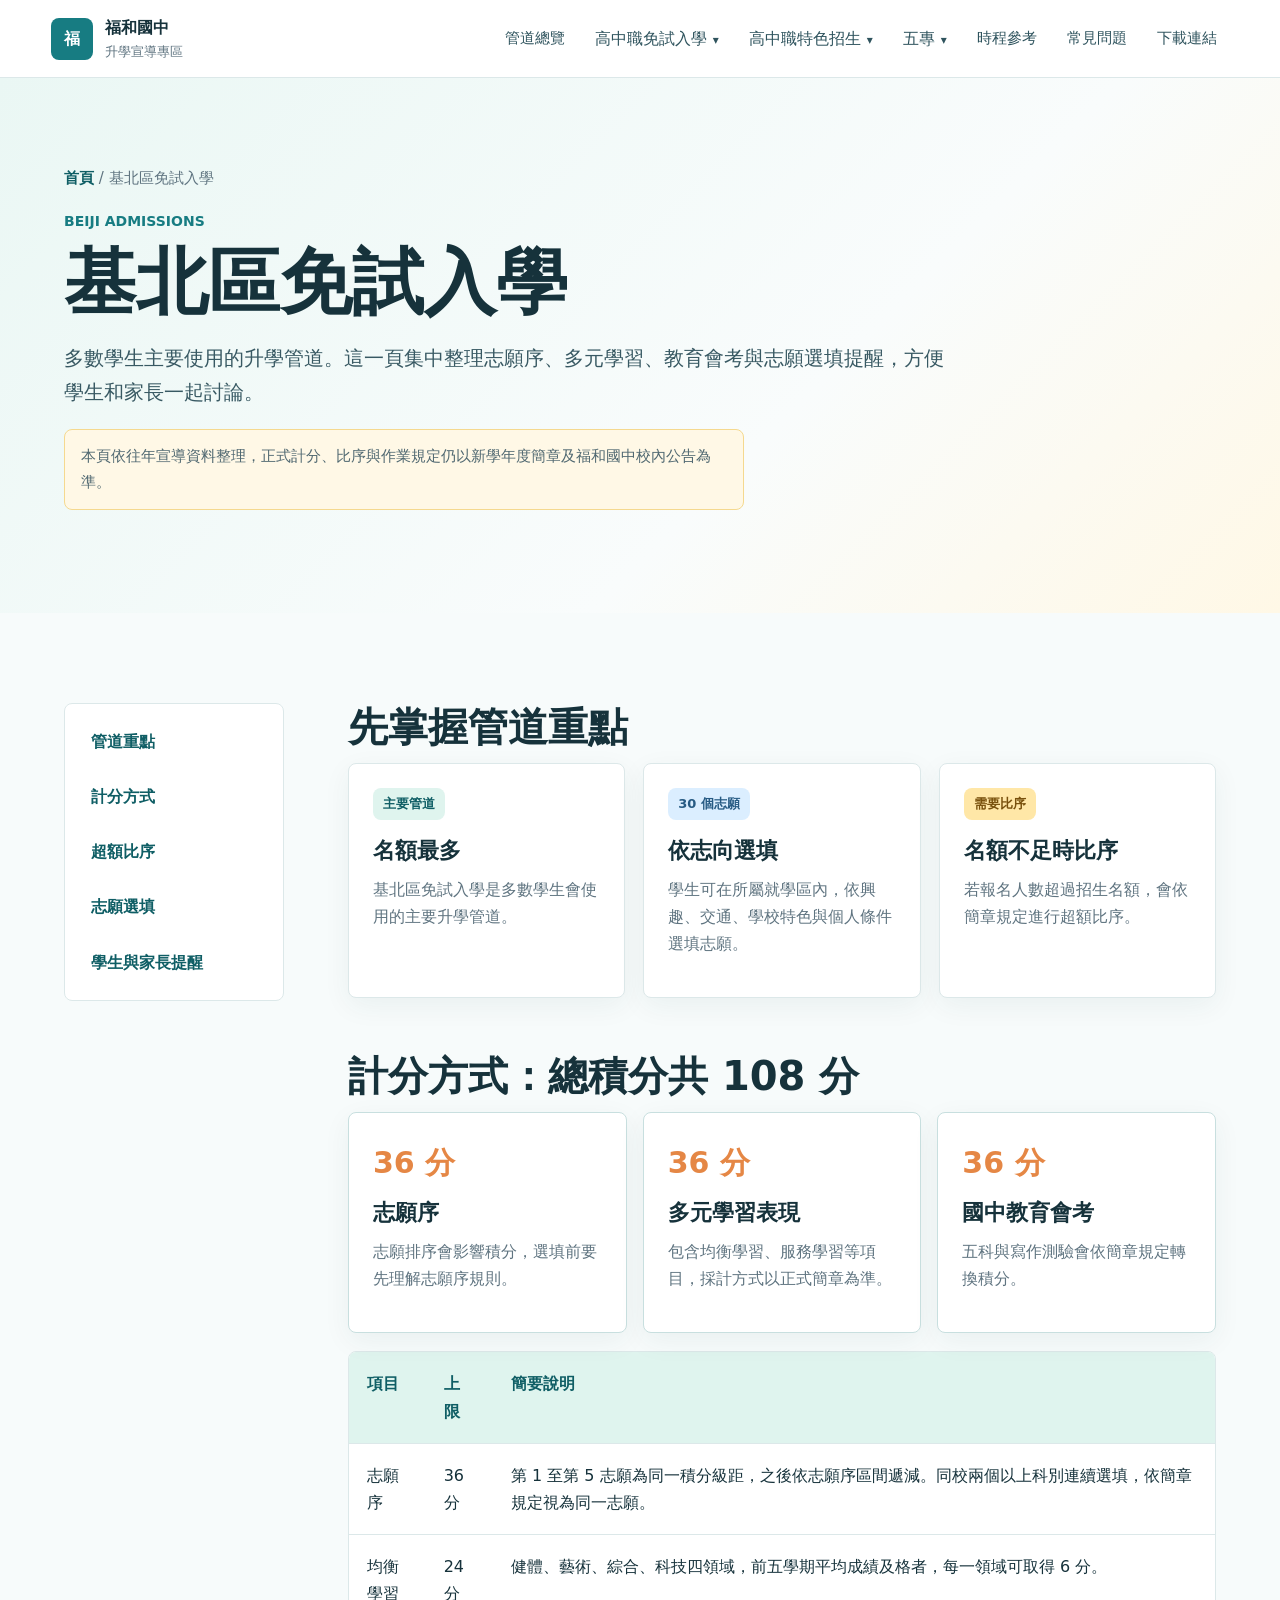
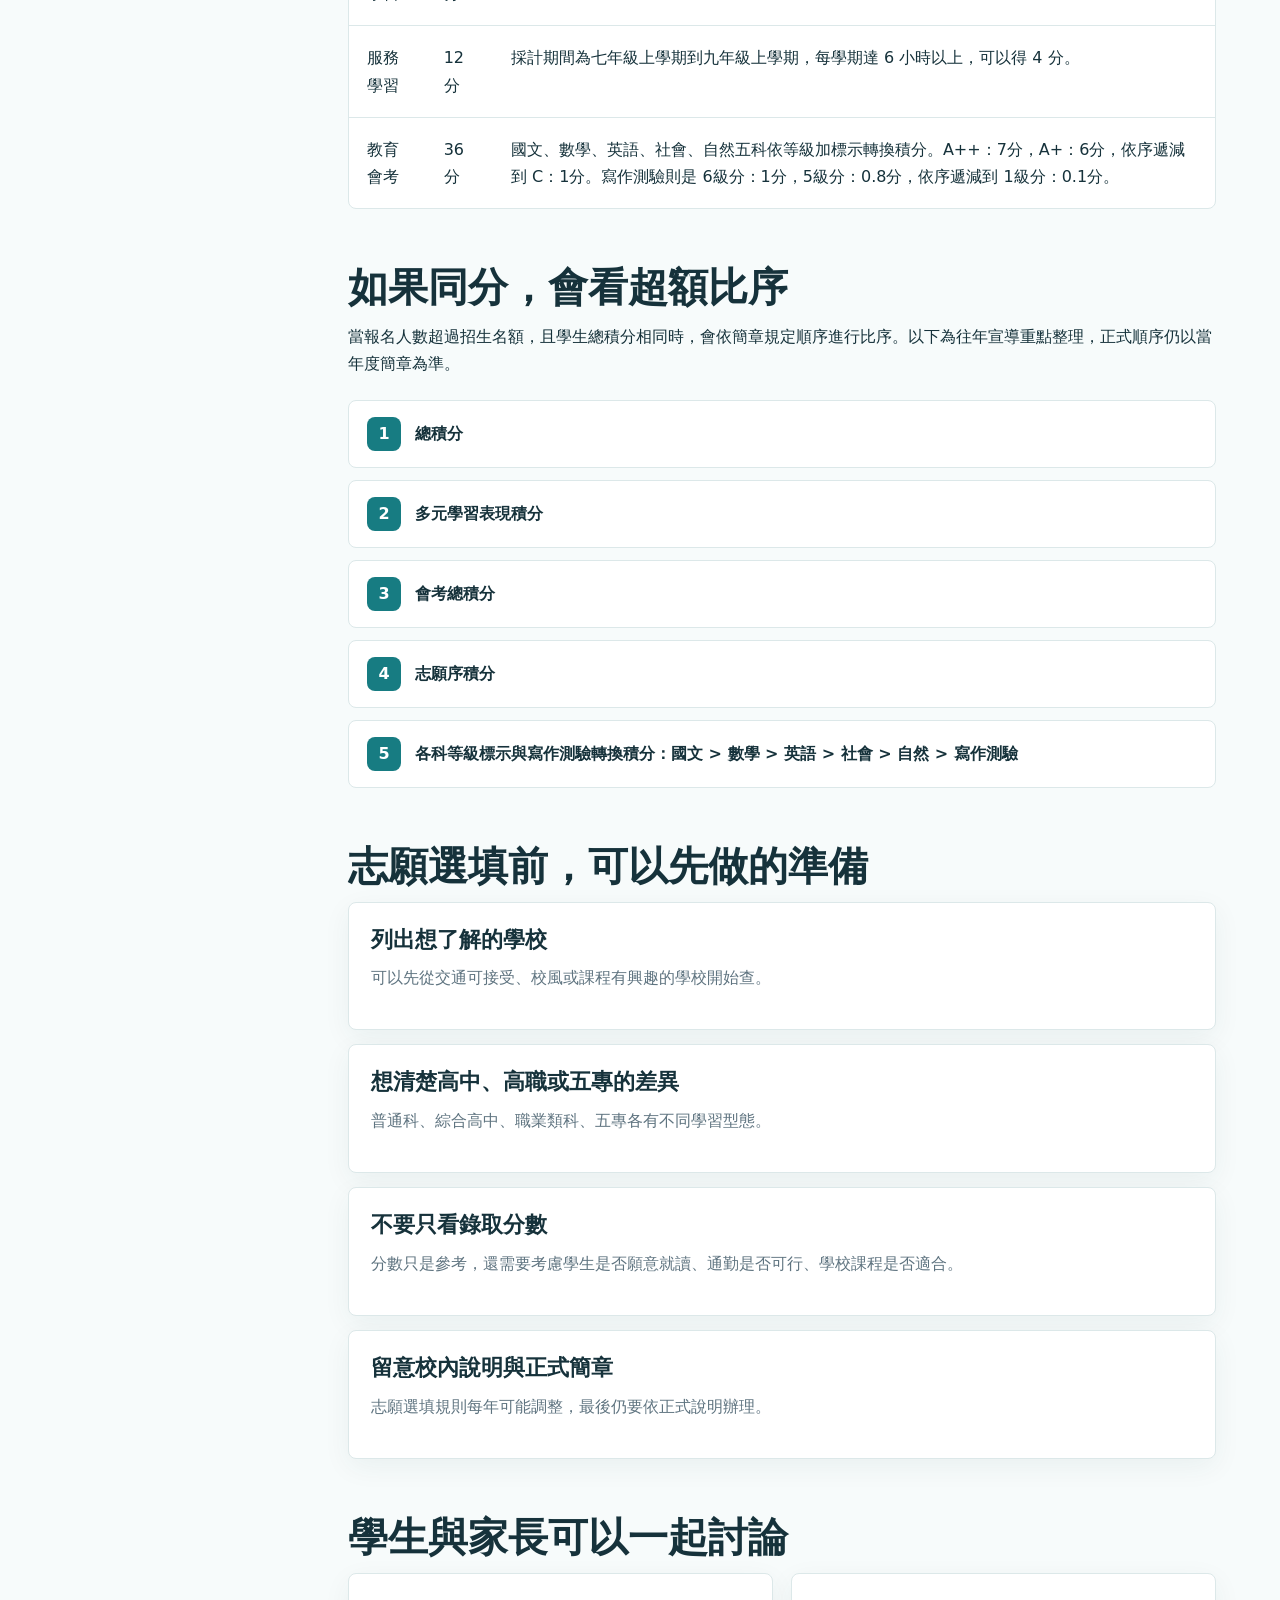
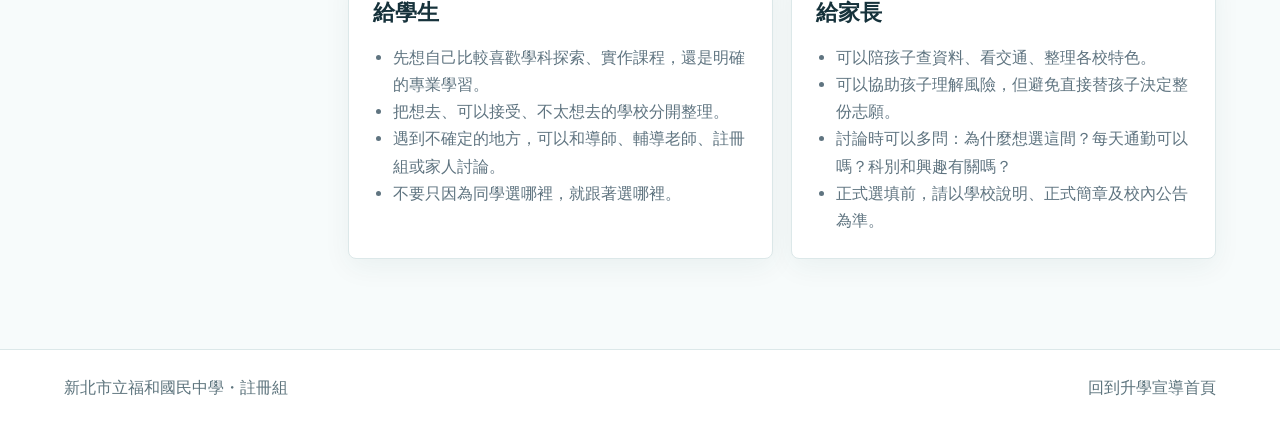
==== beiji.html @ 41ae3b24 "update professional groups information" ====
﻿<!doctype html>
<html lang="zh-Hant">
  <head>
    <meta charset="utf-8" />
    <meta name="viewport" content="width=device-width, initial-scale=1" />
    <title>基北區免試入學｜福和國中升學宣導專區</title>
    <link rel="stylesheet" href="styles.css" />
  </head>
  <body>
    <header class="site-header">
      <a class="brand" href="index.html#top" aria-label="回到首頁">
        <span class="brand-mark">福</span>
        <span>
          <strong>福和國中</strong>
          <small>升學宣導專區</small>
        </span>
      </a>
      <button class="nav-toggle" type="button" aria-expanded="false" aria-controls="site-nav">選單</button>
      <nav id="site-nav" class="site-nav" aria-label="主要導覽">
        <a href="index.html#pathways">管道總覽</a>
        <div class="nav-group">
          <button class="nav-menu-button" type="button" aria-expanded="false">高中職免試入學</button>
          <div class="nav-menu">
            <a href="beiji.html">基北區免試入學</a>
            <a href="learning-area.html">新北市學習區完全免試入學</a>
            <a href="public-priority.html">新北市公立高中職優先免試入學</a>
            <a href="private-priority.html">新北市私立高中職優先免試入學</a>
            <a href="special-pathways.html">其他特殊管道</a>
          </div>
        </div>
        <div class="nav-group">
          <button class="nav-menu-button" type="button" aria-expanded="false">高中職特色招生</button>
          <div class="nav-menu">
            <a href="special-exam.html">考試分發入學</a>
            <a href="special-classes.html">藝才、體育、科學班</a>
            <a href="professional-groups.html">專業群科</a>
          </div>
        </div>
        <div class="nav-group">
          <button class="nav-menu-button" type="button" aria-expanded="false">五專</button>
          <div class="nav-menu">
            <a href="index.html#five-year">五專入學</a>
          </div>
        </div>
        <a href="index.html#timeline">時程參考</a>
        <a href="index.html#faq">常見問題</a>
        <a href="index.html#downloads">下載連結</a>
      </nav>
    </header>

    <main>
      <section class="page-hero">
        <p class="breadcrumb"><a href="index.html">首頁</a> / 基北區免試入學</p>
        <p class="eyebrow">Beiji Admissions</p>
        <h1>基北區免試入學</h1>
        <p class="lead">多數學生主要使用的升學管道。這一頁集中整理志願序、多元學習、教育會考與志願選填提醒，方便學生和家長一起討論。</p>
        <p class="notice">本頁依往年宣導資料整理，正式計分、比序與作業規定仍以新學年度簡章及福和國中校內公告為準。</p>
      </section>

      <section class="section detail-layout">
        <aside class="detail-nav" aria-label="頁面段落">
          <a href="#overview">管道重點</a>
          <a href="#score">計分方式</a>
          <a href="#comparison">超額比序</a>
          <a href="#choice">志願選填</a>
          <a href="#roles">學生與家長提醒</a>
        </aside>

        <div class="detail-content">
          <section id="overview" class="detail-section">
            <h2>先掌握管道重點</h2>
            <div class="cards three compact">
              <article class="card">
                <span class="tag calm">主要管道</span>
                <h3>名額最多</h3>
                <p>基北區免試入學是多數學生會使用的主要升學管道。</p>
              </article>
              <article class="card">
                <span class="tag fresh">30 個志願</span>
                <h3>依志向選填</h3>
                <p>學生可在所屬就學區內，依興趣、交通、學校特色與個人條件選填志願。</p>
              </article>
              <article class="card">
                <span class="tag warm">需要比序</span>
                <h3>名額不足時比序</h3>
                <p>若報名人數超過招生名額，會依簡章規定進行超額比序。</p>
              </article>
            </div>
          </section>

          <section id="score" class="detail-section">
            <h2>計分方式：總積分共 108 分</h2>
            <div class="score-grid">
              <article>
                <span>36 分</span>
                <h3>志願序</h3>
                <p>志願排序會影響積分，選填前要先理解志願序規則。</p>
              </article>
              <article>
                <span>36 分</span>
                <h3>多元學習表現</h3>
                <p>包含均衡學習、服務學習等項目，採計方式以正式簡章為準。</p>
              </article>
              <article>
                <span>36 分</span>
                <h3>國中教育會考</h3>
                <p>五科與寫作測驗會依簡章規定轉換積分。</p>
              </article>
            </div>
            <div class="compare-table" role="region" aria-label="基北區免試入學積分說明">
              <table>
                <thead>
                  <tr>
                    <th>項目</th>
                    <th>上限</th>
                    <th>簡要說明</th>
                  </tr>
                </thead>
                <tbody>
                  <tr>
                    <td>志願序</td>
                    <td>36 分</td>
                    <td>第 1 至第 5 志願為同一積分級距，之後依志願序區間遞減。同校兩個以上科別連續選填，依簡章規定視為同一志願。</td>
                  </tr>
                  <tr>
                    <td>均衡學習</td>
                    <td>24 分</td>
                    <td>健體、藝術、綜合、科技四領域，前五學期平均成績及格者，每一領域可取得 6 分。</td>
                  </tr>
                  <tr>
                    <td>服務學習</td>
                    <td>12 分</td>
                    <td>採計期間為七年級上學期到九年級上學期，每學期達 6 小時以上，可以得 4 分。</td>
                  </tr>
                  <tr>
                    <td>教育會考</td>
                    <td>36 分</td>
                    <td>國文、數學、英語、社會、自然五科依等級加標示轉換積分。A++：7分，A+：6分，依序遞減到 C：1分。寫作測驗則是 6級分：1分，5級分：0.8分，依序遞減到 1級分：0.1分。</td>
                  </tr>
                </tbody>
              </table>
            </div>
          </section>

          <section id="comparison" class="detail-section">
            <h2>如果同分，會看超額比序</h2>
            <p>當報名人數超過招生名額，且學生總積分相同時，會依簡章規定順序進行比序。以下為往年宣導重點整理，正式順序仍以當年度簡章為準。</p>
            <ol class="step-list">
              <li><span>1</span><strong>總積分</strong></li>
              <li><span>2</span><strong>多元學習表現積分</strong></li>
              <li><span>3</span><strong>會考總積分</strong></li>
              <li><span>4</span><strong>志願序積分</strong></li>
              <li><span>5</span><strong>各科等級標示與寫作測驗轉換積分：國文 &gt; 數學 &gt; 英語 &gt; 社會 &gt; 自然 &gt; 寫作測驗</strong></li>
            </ol>
          </section>

          <section id="choice" class="detail-section">
            <h2>志願選填前，可以先做的準備</h2>
            <div class="info-list">
              <article>
                <h3>列出想了解的學校</h3>
                <p>可以先從交通可接受、校風或課程有興趣的學校開始查。</p>
              </article>
              <article>
                <h3>想清楚高中、高職或五專的差異</h3>
                <p>普通科、綜合高中、職業類科、五專各有不同學習型態。</p>
              </article>
              <article>
                <h3>不要只看錄取分數</h3>
                <p>分數只是參考，還需要考慮學生是否願意就讀、通勤是否可行、學校課程是否適合。</p>
              </article>
              <article>
                <h3>留意校內說明與正式簡章</h3>
                <p>志願選填規則每年可能調整，最後仍要依正式說明辦理。</p>
              </article>
            </div>
          </section>

          <section id="roles" class="detail-section">
            <h2>學生與家長可以一起討論</h2>
            <div class="role-grid">
              <article>
                <h3>給學生</h3>
                <ul>
                  <li>先想自己比較喜歡學科探索、實作課程，還是明確的專業學習。</li>
                  <li>把想去、可以接受、不太想去的學校分開整理。</li>
                  <li>遇到不確定的地方，可以和導師、輔導老師、註冊組或家人討論。</li>
                  <li>不要只因為同學選哪裡，就跟著選哪裡。</li>
                </ul>
              </article>
              <article>
                <h3>給家長</h3>
                <ul>
                  <li>可以陪孩子查資料、看交通、整理各校特色。</li>
                  <li>可以協助孩子理解風險，但避免直接替孩子決定整份志願。</li>
                  <li>討論時可以多問：為什麼想選這間？每天通勤可以嗎？科別和興趣有關嗎？</li>
                  <li>正式選填前，請以學校說明、正式簡章及校內公告為準。</li>
                </ul>
              </article>
            </div>
          </section>
        </div>
      </section>
    </main>

    <footer class="site-footer">
      <p>新北市立福和國民中學・註冊組</p>
      <p><a href="index.html">回到升學宣導首頁</a></p>
    </footer>

    <script src="script.js"></script>
  </body>
</html>
---- styles.css ----
﻿:root {
  --ink: #16323b;
  --muted: #5f7480;
  --line: #dce8e9;
  --paper: #ffffff;
  --soft: #f3f9f8;
  --teal: #177c82;
  --teal-dark: #0f5e65;
  --mint: #dff4ee;
  --yellow: #ffe7a7;
  --orange: #e58745;
  --blue: #dbeeff;
  --shadow: 0 18px 50px rgba(18, 65, 72, 0.12);
  font-family: "Noto Sans TC", "Microsoft JhengHei", system-ui, sans-serif;
}

* {
  box-sizing: border-box;
}

html {
  scroll-behavior: smooth;
}

body {
  margin: 0;
  color: var(--ink);
  background: #f7fbfb;
  line-height: 1.7;
}

a {
  color: inherit;
  text-decoration: none;
}

.site-header {
  position: sticky;
  top: 0;
  z-index: 10;
  display: flex;
  align-items: center;
  justify-content: space-between;
  gap: 24px;
  padding: 14px clamp(18px, 4vw, 56px);
  background: rgba(255, 255, 255, 0.92);
  border-bottom: 1px solid var(--line);
  backdrop-filter: blur(16px);
}

.brand {
  display: inline-flex;
  align-items: center;
  gap: 12px;
  min-width: 190px;
}

.brand-mark {
  display: grid;
  width: 42px;
  height: 42px;
  place-items: center;
  color: #fff;
  background: var(--teal);
  border-radius: 8px;
  font-weight: 800;
}

.brand strong,
.brand small {
  display: block;
}

.brand small {
  color: var(--muted);
  font-size: 13px;
}

.site-nav {
  display: flex;
  align-items: center;
  justify-content: flex-end;
  flex-wrap: wrap;
  gap: 6px;
}

.site-nav a,
.nav-menu-button,
.nav-toggle {
  padding: 9px 12px;
  border-radius: 8px;
  color: #2e535d;
  font-size: 15px;
}

.site-nav a:hover,
.nav-menu-button:hover,
.nav-group.open .nav-menu-button {
  background: var(--mint);
  color: var(--teal-dark);
}

.nav-group {
  position: relative;
}

.nav-menu-button {
  border: 0;
  background: transparent;
  cursor: pointer;
  font: inherit;
}

.nav-menu-button::after {
  content: "▾";
  margin-left: 6px;
  font-size: 12px;
}

.nav-menu {
  position: absolute;
  top: calc(100% + 8px);
  right: 0;
  z-index: 20;
  display: none;
  min-width: 240px;
  padding: 8px;
  background: #fff;
  border: 1px solid var(--line);
  border-radius: 8px;
  box-shadow: var(--shadow);
}

.nav-menu a {
  display: block;
  padding: 10px 12px;
  white-space: nowrap;
}

.nav-group:hover .nav-menu,
.nav-group:focus-within .nav-menu,
.nav-group.open .nav-menu {
  display: block;
}

.nav-toggle {
  display: none;
  border: 1px solid var(--line);
  background: #fff;
}

.hero {
  display: grid;
  grid-template-columns: minmax(0, 0.95fr) minmax(320px, 1.05fr);
  align-items: center;
  gap: clamp(24px, 4vw, 56px);
  min-height: calc(100vh - 72px);
  padding: clamp(36px, 6vw, 78px) clamp(18px, 5vw, 72px) 36px;
  background:
    linear-gradient(90deg, rgba(247, 251, 251, 0.96), rgba(247, 251, 251, 0.72) 48%, rgba(247, 251, 251, 0.25)),
    var(--soft);
}

.hero-copy {
  max-width: 720px;
}

.eyebrow {
  margin: 0 0 10px;
  color: var(--teal);
  font-size: 14px;
  font-weight: 800;
  letter-spacing: 0;
  text-transform: uppercase;
}

h1,
h2,
h3,
p {
  margin-top: 0;
}

h1 {
  margin-bottom: 20px;
  font-size: clamp(40px, 6vw, 72px);
  line-height: 1.08;
  letter-spacing: 0;
}

h2 {
  margin-bottom: 12px;
  font-size: clamp(30px, 4vw, 46px);
  line-height: 1.2;
  letter-spacing: 0;
}

h3 {
  margin-bottom: 10px;
  font-size: 22px;
  line-height: 1.35;
  letter-spacing: 0;
}

.lead {
  color: #385963;
  font-size: 20px;
}

.hero-actions {
  display: flex;
  flex-wrap: wrap;
  gap: 12px;
  margin: 28px 0 18px;
}

.button {
  display: inline-flex;
  align-items: center;
  justify-content: center;
  min-height: 46px;
  padding: 10px 18px;
  border-radius: 8px;
  font-weight: 800;
}

.button.primary {
  color: #fff;
  background: var(--teal);
}

.button.secondary {
  color: var(--teal-dark);
  background: #fff;
  border: 1px solid var(--line);
}

.notice {
  max-width: 680px;
  padding: 14px 16px;
  color: #506871;
  background: #fff8e6;
  border: 1px solid #f5d98f;
  border-radius: 8px;
  font-size: 15px;
}

.hero-image {
  align-self: center;
  min-height: 0;
  aspect-ratio: 1750 / 899;
  overflow: hidden;
  border-radius: 8px;
  background: #eaf7f4;
  box-shadow: var(--shadow);
}

.hero-image img {
  width: 100%;
  height: 100%;
  min-height: 0;
  display: block;
  object-fit: contain;
  object-position: center;
}

.quick-links {
  display: grid;
  grid-template-columns: repeat(4, 1fr);
  gap: 1px;
  margin: 0 clamp(18px, 5vw, 72px);
  overflow: hidden;
  border: 1px solid var(--line);
  border-radius: 8px;
  background: var(--line);
  transform: translateY(-18px);
}

.quick-links a {
  padding: 18px 20px;
  background: #fff;
  color: var(--teal-dark);
  font-weight: 800;
  text-align: center;
}

.quick-links a:hover {
  background: var(--mint);
}

.section {
  padding: clamp(54px, 7vw, 90px) clamp(18px, 5vw, 72px);
}

.section-heading {
  max-width: 760px;
  margin-bottom: 28px;
}

.section-heading p:not(.eyebrow) {
  color: var(--muted);
  font-size: 18px;
}

.cards {
  display: grid;
  gap: 18px;
}

.cards.three {
  grid-template-columns: repeat(3, 1fr);
}

.card,
.info-list article,
.role-grid article,
.score-grid article,
details {
  background: var(--paper);
  border: 1px solid var(--line);
  border-radius: 8px;
  box-shadow: 0 8px 28px rgba(18, 65, 72, 0.06);
}

.card {
  padding: 24px;
}

.card p,
.info-list p,
.role-grid li,
.score-grid p,
details p {
  color: var(--muted);
}

.card ul,
.role-grid ul {
  margin: 16px 0 0;
  padding-left: 20px;
}

.tag {
  display: inline-flex;
  margin-bottom: 16px;
  padding: 5px 10px;
  border-radius: 8px;
  font-size: 13px;
  font-weight: 800;
}

.tag.calm {
  color: #0f5e65;
  background: var(--mint);
}

.tag.warm {
  color: #79510d;
  background: var(--yellow);
}

.tag.fresh {
  color: #275b84;
  background: var(--blue);
}

.split {
  display: grid;
  grid-template-columns: minmax(260px, 0.78fr) minmax(0, 1.22fr);
  gap: clamp(24px, 5vw, 72px);
}

.split.reverse {
  grid-template-columns: minmax(0, 1.15fr) minmax(260px, 0.85fr);
}

.split.reverse .section-heading {
  order: 2;
}

.sticky-heading {
  position: sticky;
  top: 96px;
  align-self: start;
}

.info-list {
  display: grid;
  gap: 14px;
}

.info-list article {
  padding: 22px;
}

.info-list h3 a,
.card h3 a {
  color: var(--teal-dark);
  text-decoration: underline;
  text-decoration-color: transparent;
  text-underline-offset: 5px;
  transition:
    color 0.18s ease,
    text-decoration-color 0.18s ease;
}

.info-list h3 a:hover,
.info-list h3 a:focus-visible,
.card h3 a:hover,
.card h3 a:focus-visible {
  color: var(--teal);
  text-decoration-color: currentColor;
}

.highlight {
  background: #eaf7f4;
}

.score-grid {
  display: grid;
  grid-template-columns: repeat(3, 1fr);
  gap: 16px;
  margin-bottom: 18px;
}

.score-grid article {
  padding: 24px;
  border-color: #c8dfdf;
}

.score-grid span {
  display: inline-block;
  margin-bottom: 10px;
  color: var(--orange);
  font-size: 30px;
  font-weight: 900;
}

.role-grid {
  display: grid;
  grid-template-columns: repeat(2, 1fr);
  gap: 18px;
}

.role-grid article {
  padding: 24px;
}

.compact .card {
  min-height: 210px;
}

.compare-table {
  overflow-x: auto;
  border: 1px solid var(--line);
  border-radius: 8px;
  background: #fff;
}

table {
  width: 100%;
  min-width: 620px;
  border-collapse: collapse;
}

th,
td {
  padding: 18px;
  border-bottom: 1px solid var(--line);
  text-align: left;
  vertical-align: top;
}

th {
  color: var(--teal-dark);
  background: var(--mint);
}

tr:last-child td {
  border-bottom: 0;
}

.timeline-section {
  background: #fff;
}

.timeline {
  display: grid;
  grid-template-columns: repeat(6, 1fr);
  gap: 12px;
  margin: 0;
  padding: 0;
  list-style: none;
}

.timeline li {
  min-height: 154px;
  padding: 18px;
  border: 1px solid var(--line);
  border-top: 5px solid var(--teal);
  border-radius: 8px;
  background: #f8fcfc;
}

.timeline span {
  display: block;
  margin-bottom: 10px;
  color: var(--orange);
  font-size: 24px;
  font-weight: 900;
}

.timeline strong {
  display: block;
  font-size: 16px;
  line-height: 1.5;
}

.faq-list {
  display: grid;
  gap: 12px;
  max-width: 900px;
}

details {
  padding: 0 20px;
}

summary {
  cursor: pointer;
  padding: 18px 0;
  font-weight: 900;
}

summary::marker {
  color: var(--teal);
}

details p {
  margin-bottom: 20px;
}

.downloads {
  display: grid;
  grid-template-columns: minmax(260px, 0.9fr) minmax(0, 1.1fr);
  gap: clamp(24px, 5vw, 56px);
  color: #fff;
  background: var(--teal-dark);
}

.downloads .eyebrow,
.downloads p {
  color: #dff4ee;
}

.download-grid {
  display: grid;
  grid-template-columns: repeat(2, 1fr);
  gap: 12px;
}

.download-grid a {
  display: flex;
  align-items: center;
  justify-content: space-between;
  gap: 14px;
  min-height: 82px;
  padding: 18px;
  border: 1px solid rgba(255, 255, 255, 0.22);
  border-radius: 8px;
  background: rgba(255, 255, 255, 0.1);
  font-weight: 900;
}

.download-grid span {
  flex: 0 0 auto;
  padding: 4px 9px;
  border-radius: 8px;
  color: #17353c;
  background: var(--yellow);
  font-size: 13px;
}

.site-footer {
  display: flex;
  flex-wrap: wrap;
  justify-content: space-between;
  gap: 10px;
  padding: 24px clamp(18px, 5vw, 72px);
  color: #5d747d;
  background: #fff;
  border-top: 1px solid var(--line);
}

.site-footer p {
  margin: 0;
}

@media (max-width: 1040px) {
  .cards.three,
  .score-grid,
  .timeline {
    grid-template-columns: repeat(2, 1fr);
  }

  .hero,
  .split,
  .split.reverse,
  .downloads {
    grid-template-columns: 1fr;
  }

  .split.reverse .section-heading {
    order: 0;
  }

  .sticky-heading {
    position: static;
  }
}

@media (max-width: 760px) {
  .site-header {
    align-items: flex-start;
  }

  .nav-toggle {
    display: inline-flex;
  }

  .site-nav {
    position: absolute;
    left: 18px;
    right: 18px;
    top: 74px;
    display: none;
    flex-direction: column;
    align-items: stretch;
    padding: 10px;
    background: #fff;
    border: 1px solid var(--line);
    border-radius: 8px;
    box-shadow: var(--shadow);
  }

  .site-nav.open {
    display: flex;
  }

  .site-nav a {
    padding: 12px;
  }

  .nav-group {
    width: 100%;
  }

  .nav-menu-button {
    width: 100%;
    padding: 12px;
    text-align: left;
  }

  .nav-menu {
    position: static;
    min-width: 0;
    margin: 2px 0 8px;
    padding: 6px;
    box-shadow: none;
  }

  .nav-group:hover .nav-menu {
    display: none;
  }

  .nav-group.open .nav-menu,
  .nav-group:focus-within .nav-menu {
    display: block;
  }

  .hero {
    min-height: auto;
    padding-top: 36px;
  }

  .hero-image,
  .hero-image img {
    min-height: 260px;
  }

  .quick-links,
  .cards.three,
  .score-grid,
  .role-grid,
  .timeline,
  .download-grid {
    grid-template-columns: 1fr;
  }

  .quick-links {
    transform: none;
    margin-top: 18px;
  }

  .section {
    padding-top: 48px;
    padding-bottom: 48px;
  }

  .timeline li {
    min-height: auto;
  }
}

.text-link {
  display: inline-flex;
  margin-top: 10px;
  color: var(--teal-dark);
  font-weight: 900;
}

.feature-panel {
  display: flex;
  align-items: center;
  justify-content: space-between;
  gap: 24px;
  padding: 28px;
  background: #fff;
  border: 1px solid #c8dfdf;
  border-radius: 8px;
  box-shadow: 0 8px 28px rgba(18, 65, 72, 0.06);
}

.feature-panel p {
  max-width: 760px;
  margin-bottom: 0;
  color: var(--muted);
}

.page-hero {
  padding: clamp(42px, 7vw, 88px) clamp(18px, 5vw, 72px);
  background: linear-gradient(135deg, #eaf7f4 0%, #f9fcfc 62%, #fff8e6 100%);
}

.page-hero .lead {
  max-width: 880px;
}

.breadcrumb {
  margin-bottom: 18px;
  color: var(--muted);
  font-size: 15px;
}

.breadcrumb a {
  color: var(--teal-dark);
  font-weight: 800;
}

.detail-layout {
  display: grid;
  grid-template-columns: 220px minmax(0, 1fr);
  gap: clamp(24px, 5vw, 64px);
}

.detail-nav {
  position: sticky;
  top: 96px;
  align-self: start;
  display: grid;
  gap: 8px;
  padding: 14px;
  background: #fff;
  border: 1px solid var(--line);
  border-radius: 8px;
}

.detail-nav a {
  padding: 10px 12px;
  border-radius: 8px;
  color: var(--teal-dark);
  font-weight: 800;
}

.detail-nav a:hover {
  background: var(--mint);
}

.detail-content {
  display: grid;
  gap: 54px;
}

.detail-section > h2 {
  font-size: clamp(28px, 3.5vw, 40px);
}

.step-list {
  display: grid;
  gap: 12px;
  margin: 22px 0 0;
  padding: 0;
  list-style: none;
}

.step-list li {
  display: flex;
  align-items: center;
  gap: 14px;
  padding: 16px 18px;
  background: #fff;
  border: 1px solid var(--line);
  border-radius: 8px;
}

.step-list span {
  display: grid;
  width: 34px;
  height: 34px;
  flex: 0 0 auto;
  place-items: center;
  color: #fff;
  background: var(--teal);
  border-radius: 8px;
  font-weight: 900;
}

@media (max-width: 1040px) {
  .detail-layout {
    grid-template-columns: 1fr;
  }

  .detail-nav {
    position: static;
    grid-template-columns: repeat(2, 1fr);
  }

  .feature-panel {
    align-items: flex-start;
    flex-direction: column;
  }
}

@media (max-width: 760px) {
  .detail-nav {
    grid-template-columns: 1fr;
  }
}
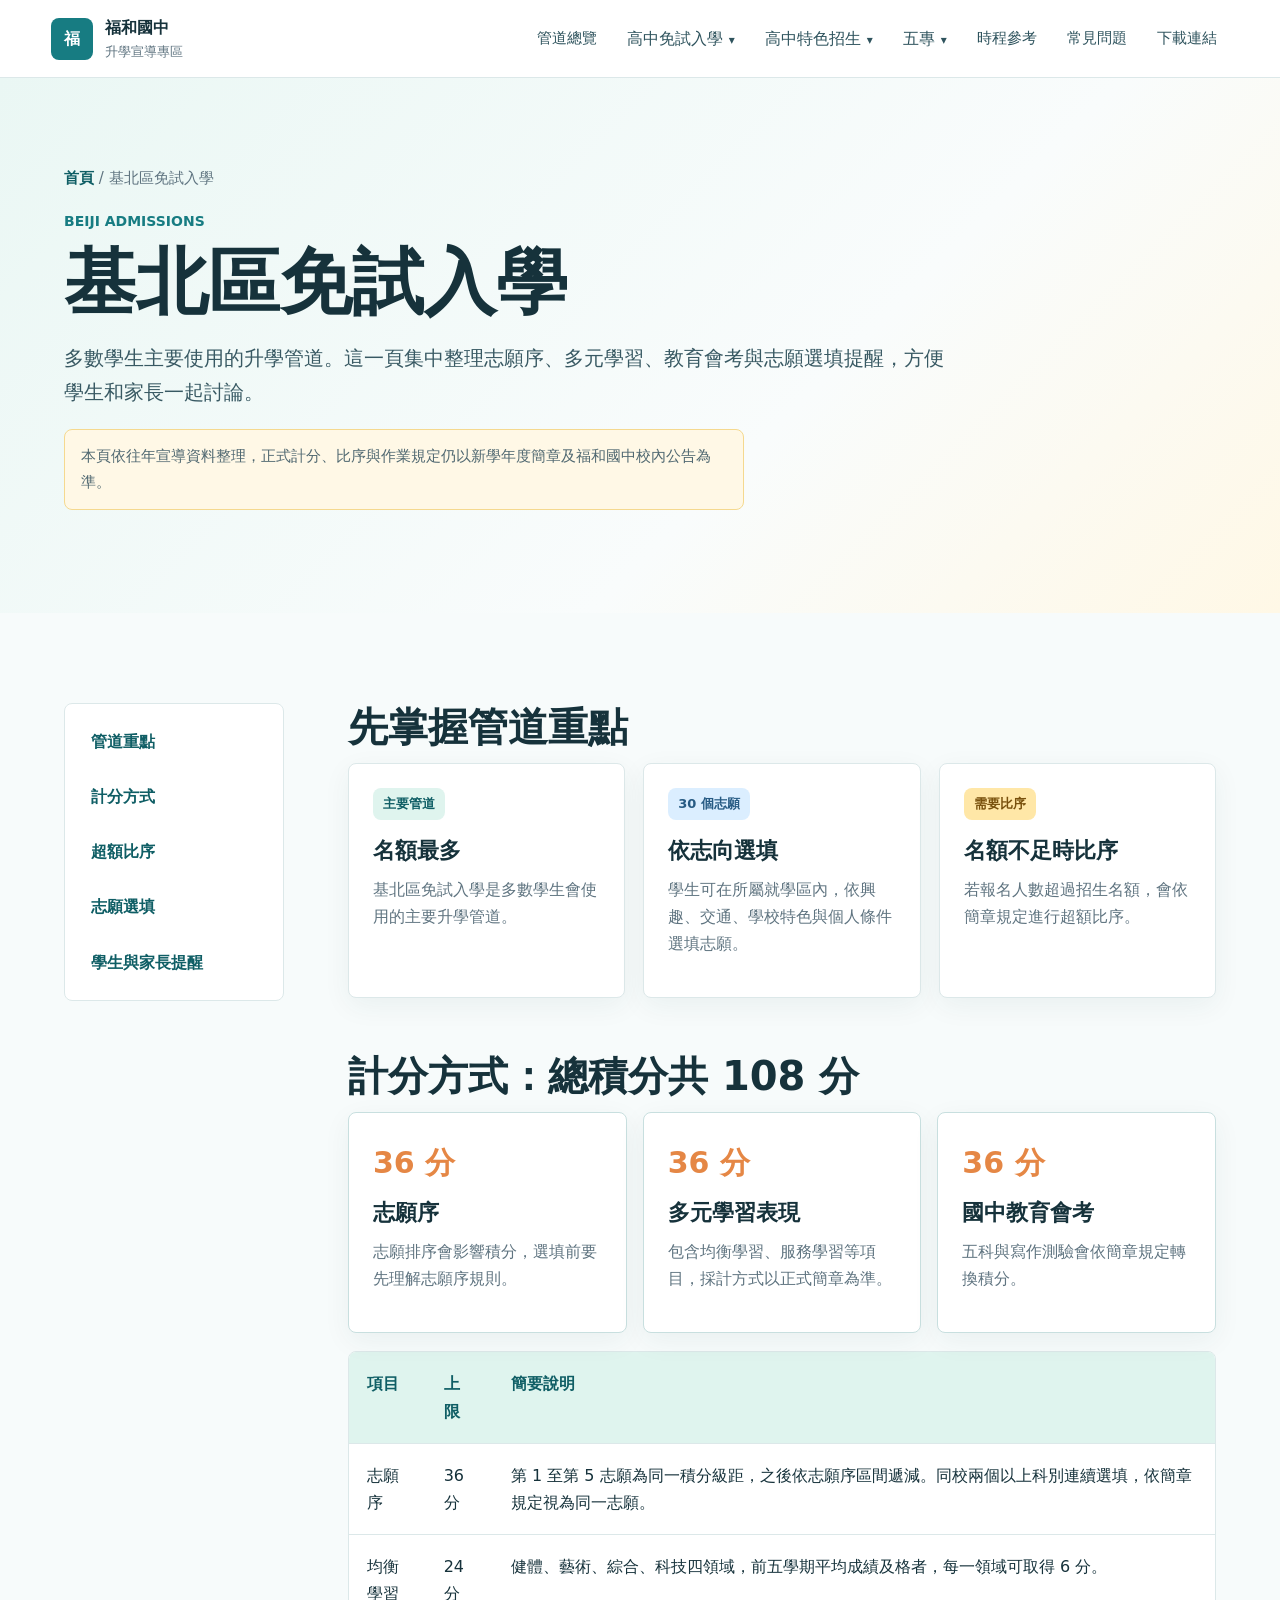
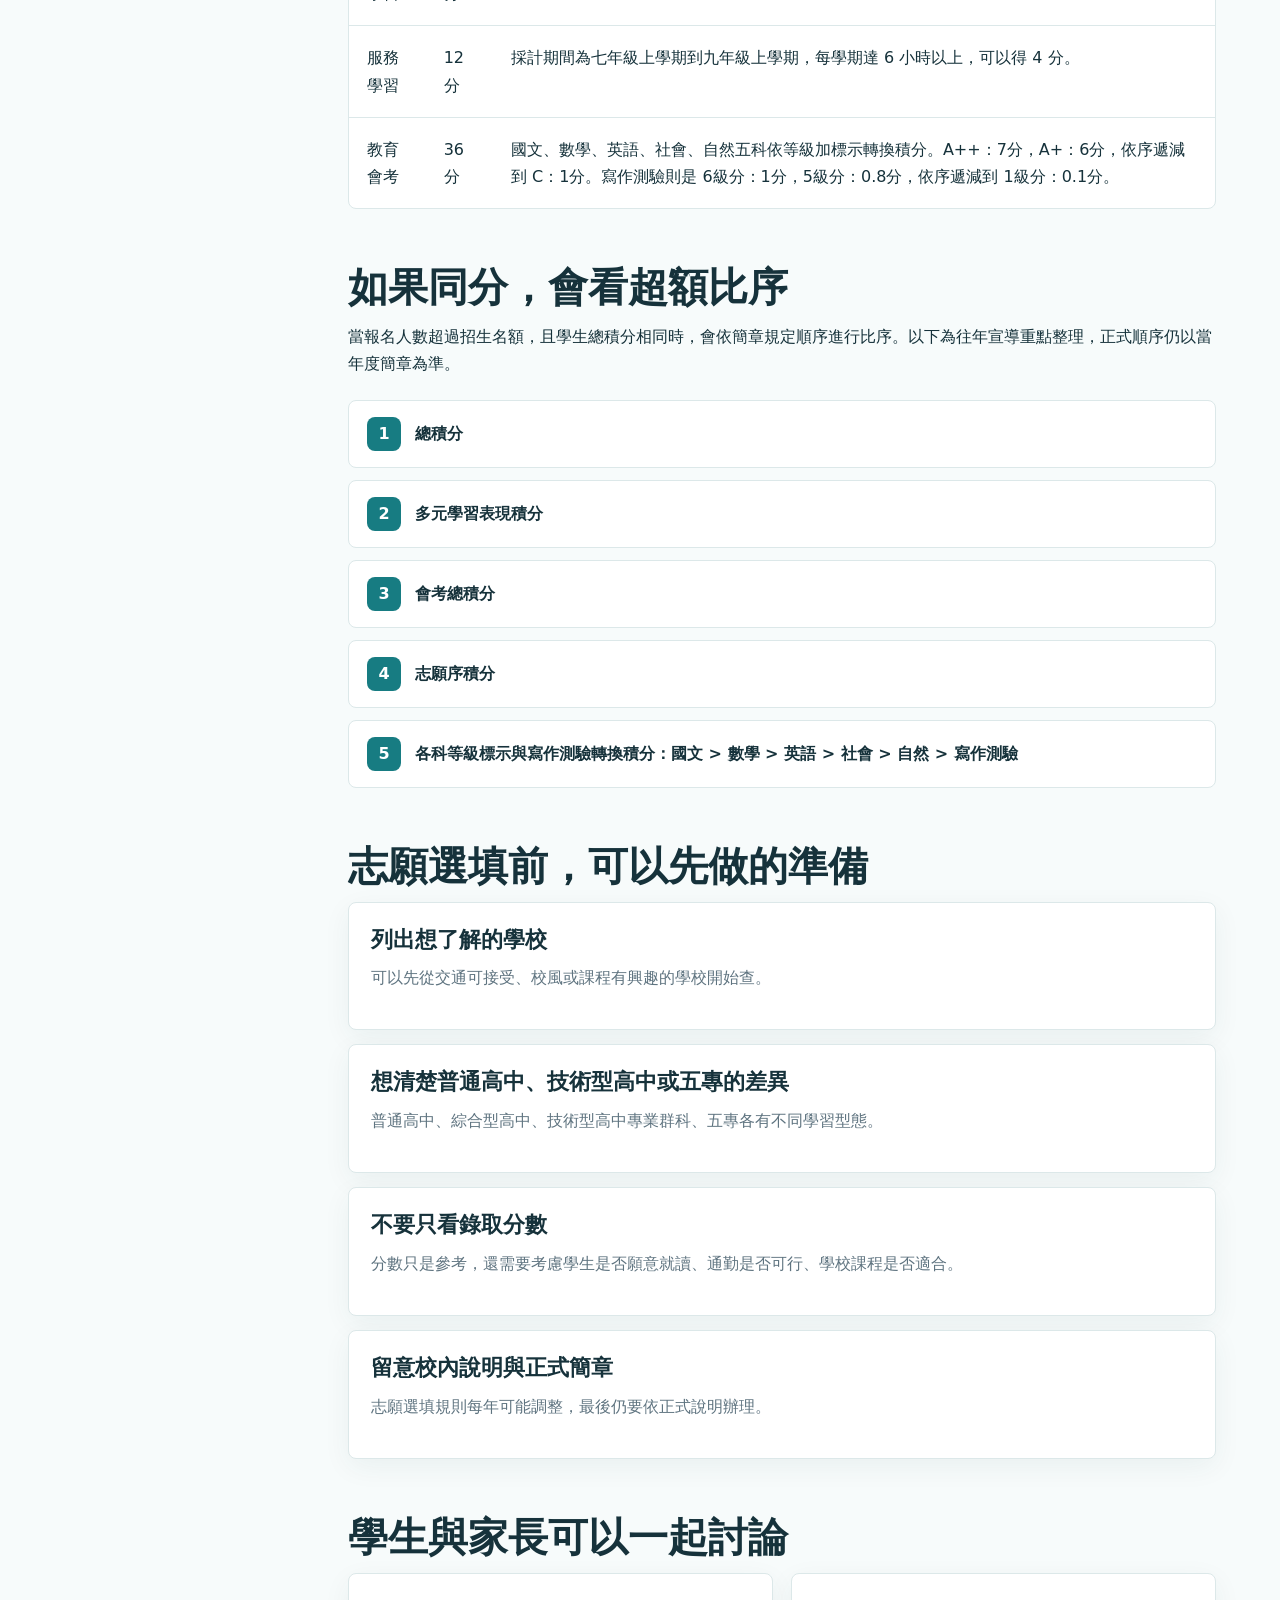
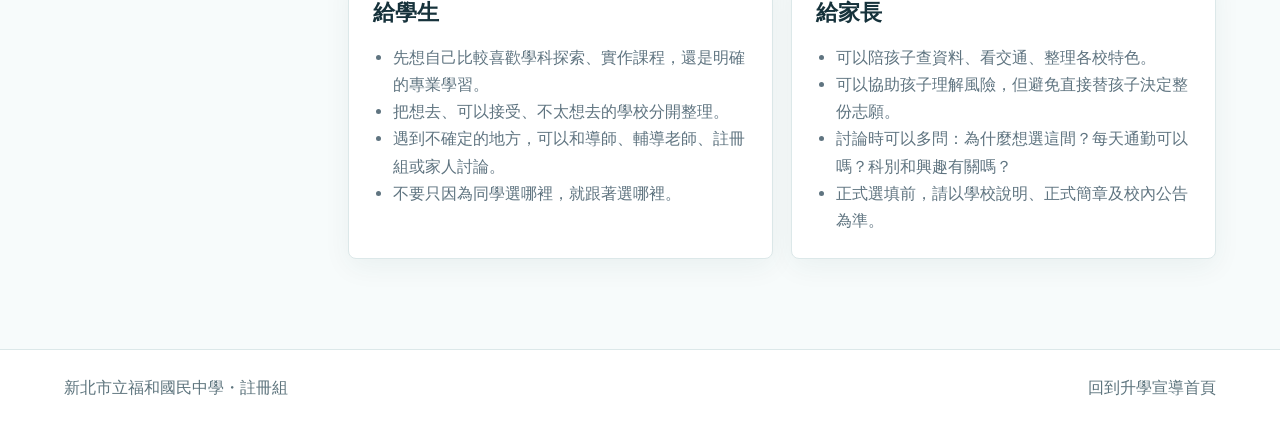
==== commit e800de52: "update name" ====
--- a/beiji.html
+++ b/beiji.html
@@ -19,17 +19,17 @@
       <nav id="site-nav" class="site-nav" aria-label="主要導覽">
         <a href="index.html#pathways">管道總覽</a>
         <div class="nav-group">
-          <button class="nav-menu-button" type="button" aria-expanded="false">高中職免試入學</button>
+          <button class="nav-menu-button" type="button" aria-expanded="false">高中免試入學</button>
           <div class="nav-menu">
             <a href="beiji.html">基北區免試入學</a>
             <a href="learning-area.html">新北市學習區完全免試入學</a>
-            <a href="public-priority.html">新北市公立高中職優先免試入學</a>
-            <a href="private-priority.html">新北市私立高中職優先免試入學</a>
+            <a href="public-priority.html">新北市公立高中優先免試入學</a>
+            <a href="private-priority.html">新北市私立高中優先免試入學</a>
             <a href="special-pathways.html">其他特殊管道</a>
           </div>
         </div>
         <div class="nav-group">
-          <button class="nav-menu-button" type="button" aria-expanded="false">高中職特色招生</button>
+          <button class="nav-menu-button" type="button" aria-expanded="false">高中特色招生</button>
           <div class="nav-menu">
             <a href="special-exam.html">考試分發入學</a>
             <a href="special-classes.html">藝才、體育、科學班</a>
@@ -39,7 +39,9 @@
         <div class="nav-group">
           <button class="nav-menu-button" type="button" aria-expanded="false">五專</button>
           <div class="nav-menu">
-            <a href="index.html#five-year">五專入學</a>
+            <a href="five-year-complete.html">五專完全免試</a>
+            <a href="five-year-priority.html">五專優先免試</a>
+            <a href="index.html#five-year-joint">五專聯合免試</a>
           </div>
         </div>
         <a href="index.html#timeline">時程參考</a>
@@ -162,8 +164,8 @@
                 <p>可以先從交通可接受、校風或課程有興趣的學校開始查。</p>
               </article>
               <article>
-                <h3>想清楚高中、高職或五專的差異</h3>
-                <p>普通科、綜合高中、職業類科、五專各有不同學習型態。</p>
+                <h3>想清楚普通高中、技術型高中或五專的差異</h3>
+                <p>普通高中、綜合型高中、技術型高中專業群科、五專各有不同學習型態。</p>
               </article>
               <article>
                 <h3>不要只看錄取分數</h3>
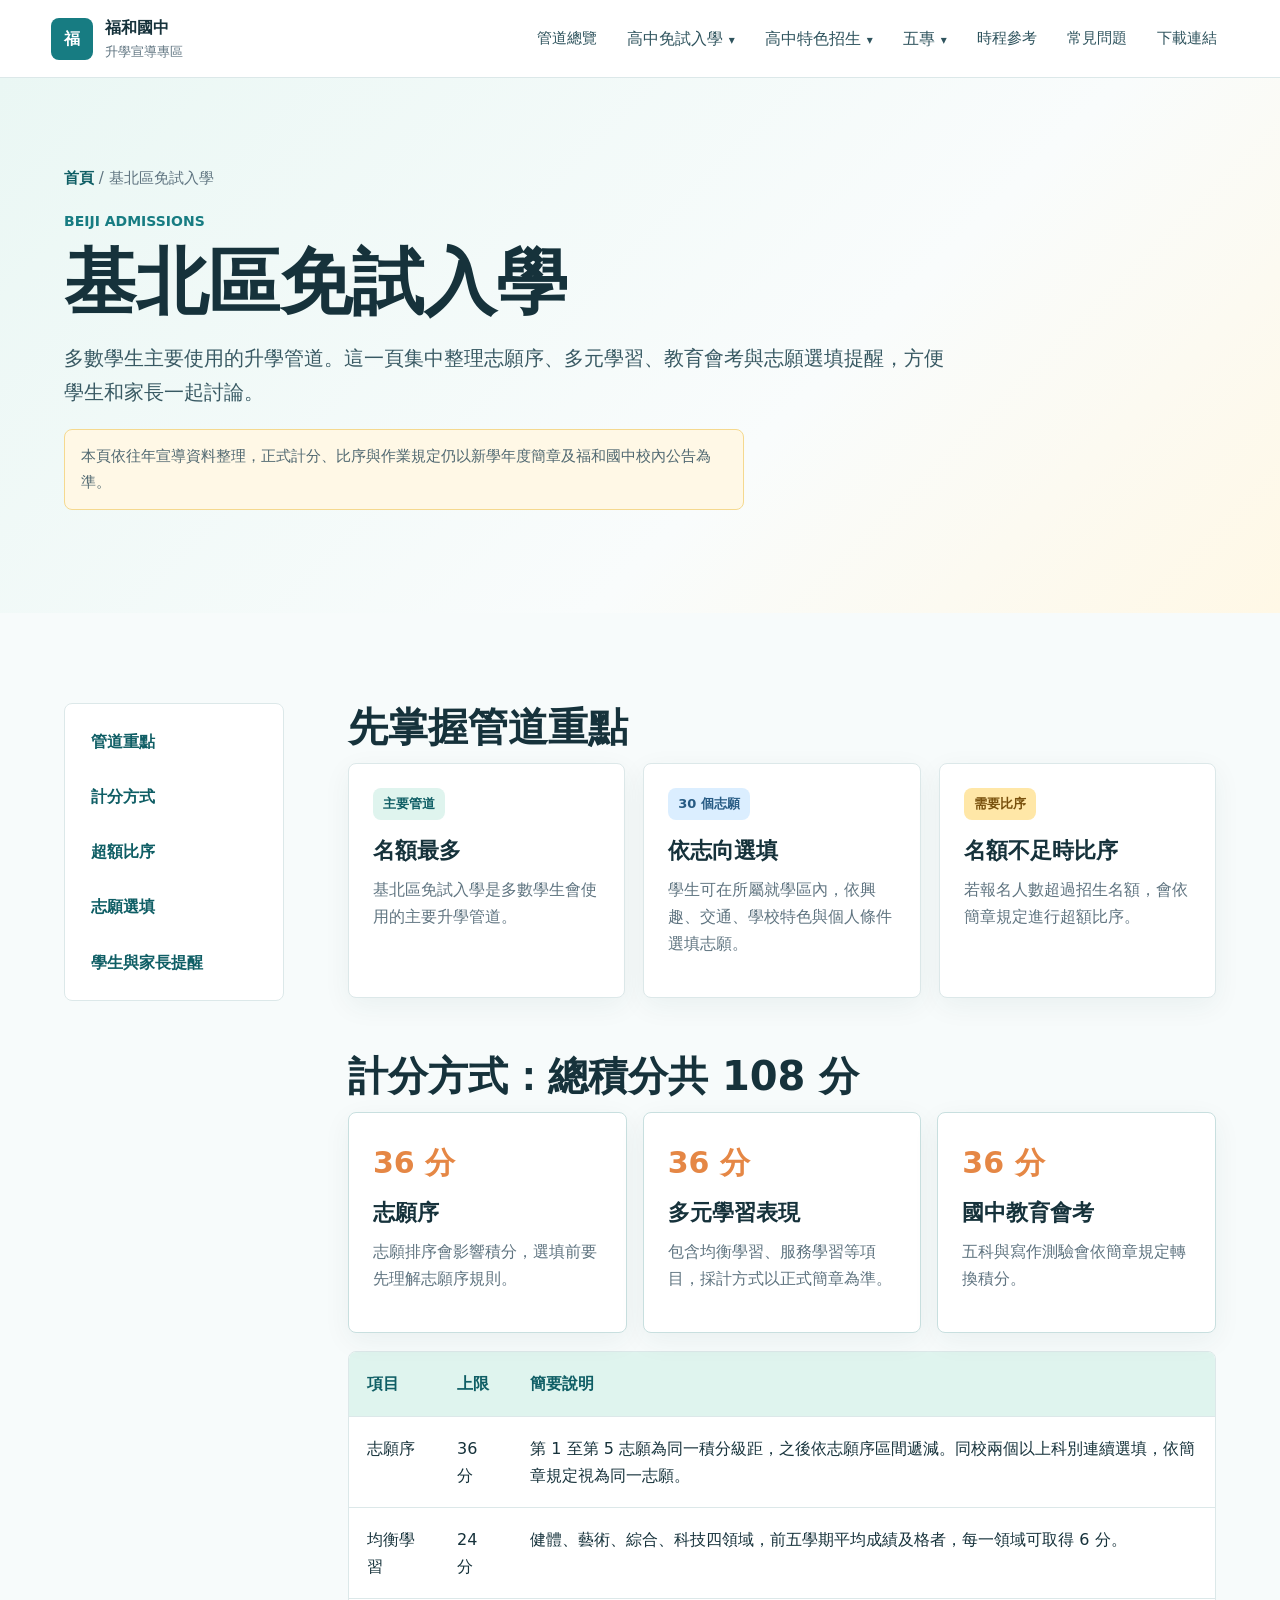
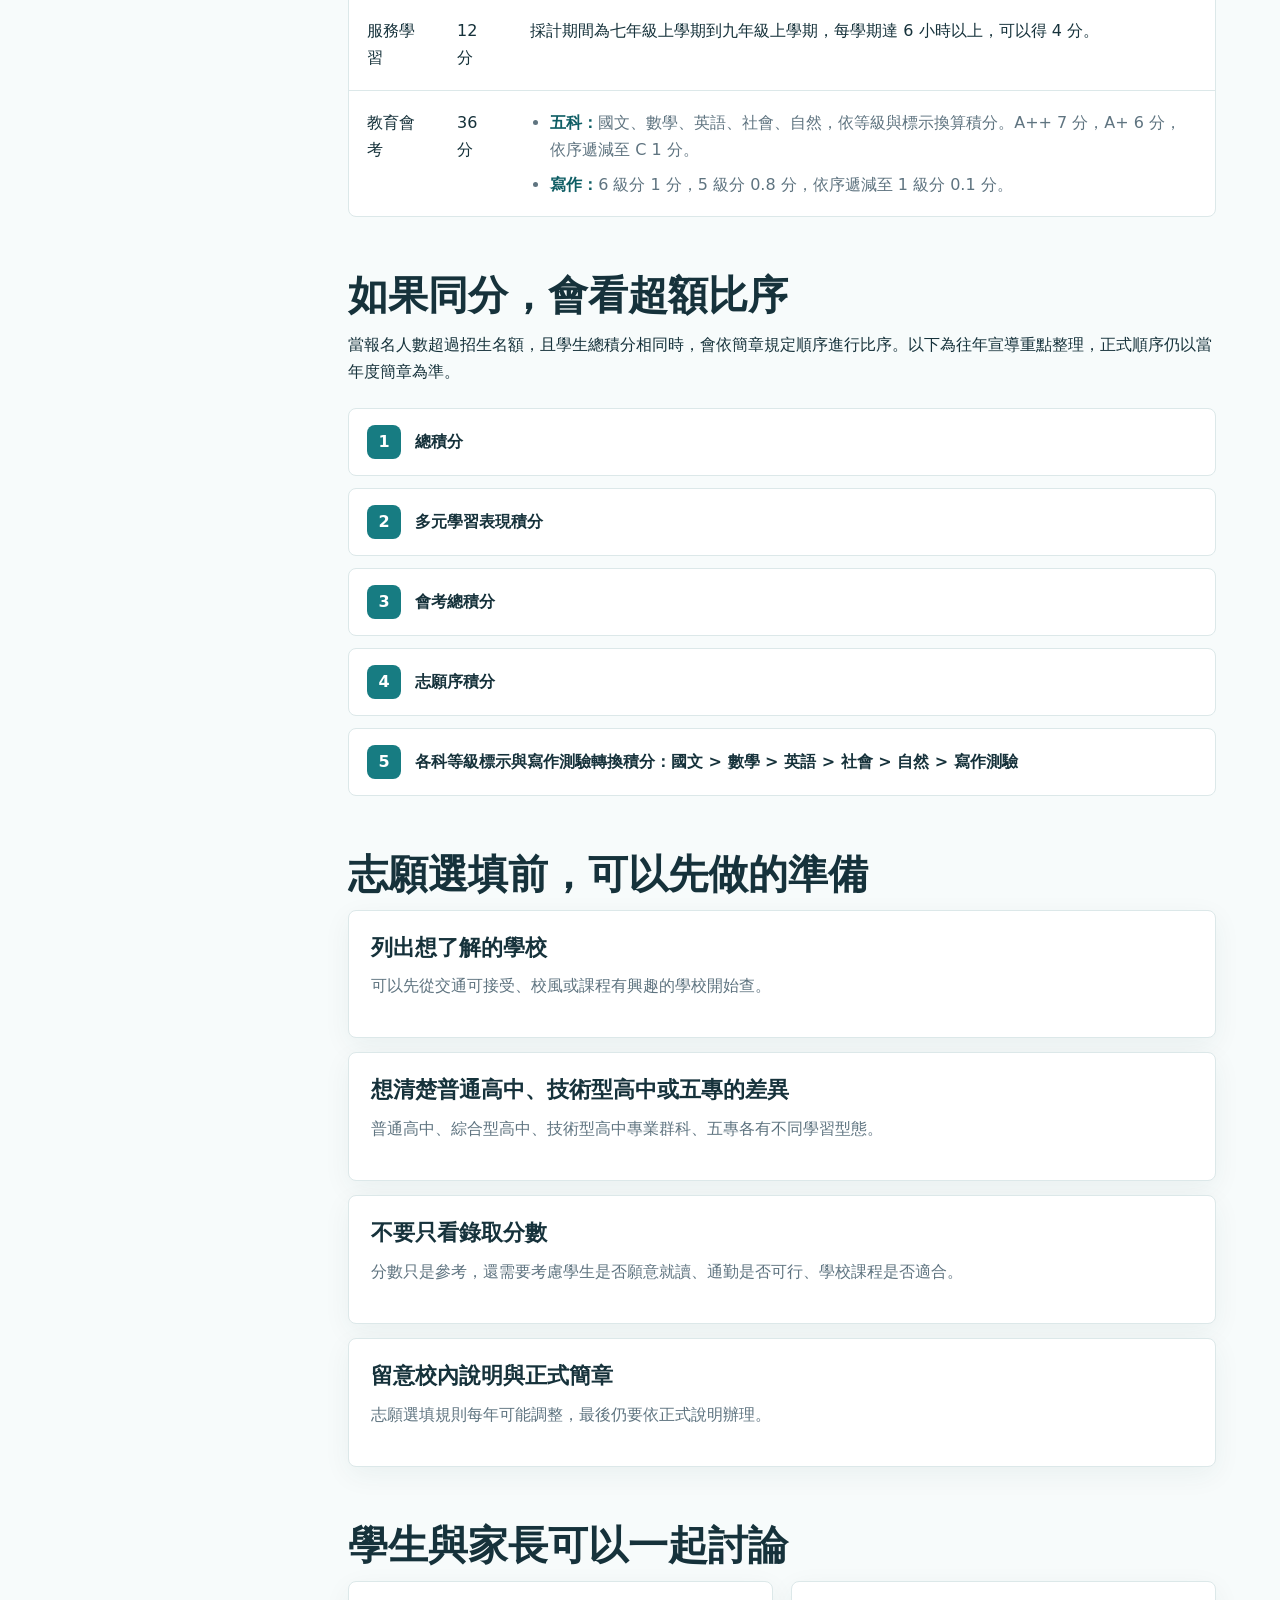
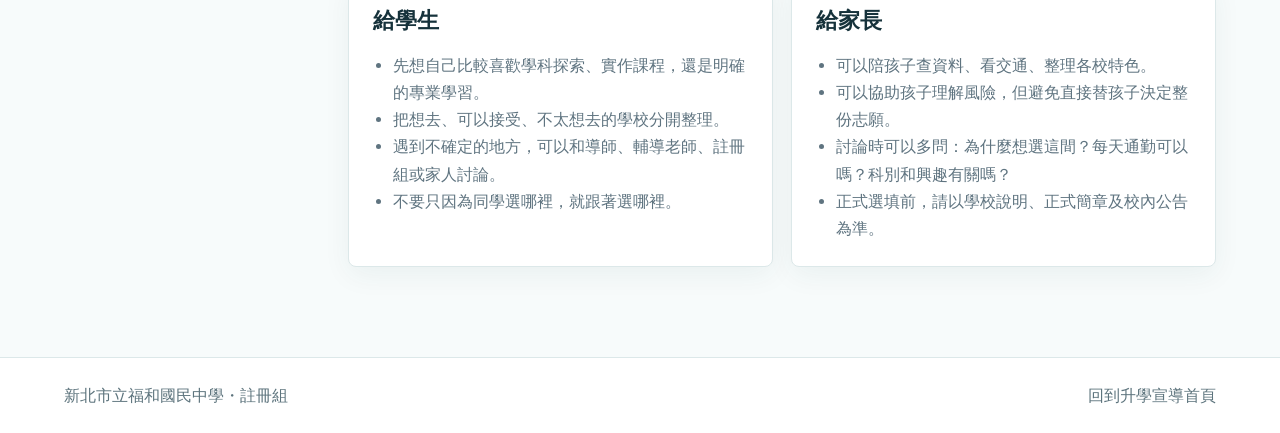
==== commit 84d266b8: "update information" ====
--- a/beiji.html
+++ b/beiji.html
@@ -41,7 +41,7 @@
           <div class="nav-menu">
             <a href="five-year-complete.html">五專完全免試</a>
             <a href="five-year-priority.html">五專優先免試</a>
-            <a href="index.html#five-year-joint">五專聯合免試</a>
+            <a href="five-year-joint.html">五專聯合免試</a>
           </div>
         </div>
         <a href="index.html#timeline">時程參考</a>
@@ -137,7 +137,12 @@
                   <tr>
                     <td>教育會考</td>
                     <td>36 分</td>
-                    <td>國文、數學、英語、社會、自然五科依等級加標示轉換積分。A++：7分，A+：6分，依序遞減到 C：1分。寫作測驗則是 6級分：1分，5級分：0.8分，依序遞減到 1級分：0.1分。</td>
+                    <td>
+                      <ul class="score-note">
+                        <li><strong>五科：</strong>國文、數學、英語、社會、自然，依等級與標示換算積分。A++ 7 分，A+ 6 分，依序遞減至 C 1 分。</li>
+                        <li><strong>寫作：</strong>6 級分 1 分，5 級分 0.8 分，依序遞減至 1 級分 0.1 分。</li>
+                      </ul>
+                    </td>
                   </tr>
                 </tbody>
               </table>
--- a/styles.css
+++ b/styles.css
@@ -480,40 +480,105 @@
   border-bottom: 0;
 }
 
+.score-note {
+  display: grid;
+  gap: 8px;
+  margin: 0;
+  padding-left: 20px;
+}
+
+.score-note li {
+  color: var(--muted);
+  line-height: 1.7;
+}
+
+.score-note strong {
+  color: var(--teal-dark);
+}
+
 .timeline-section {
   background: #fff;
 }
 
 .timeline {
   display: grid;
-  grid-template-columns: repeat(6, 1fr);
-  gap: 12px;
+  gap: 18px;
+  max-width: 1080px;
   margin: 0;
   padding: 0;
   list-style: none;
 }
 
 .timeline li {
-  min-height: 154px;
+  display: grid;
+  grid-template-columns: 96px 1fr;
+  gap: 18px;
   padding: 18px;
   border: 1px solid var(--line);
-  border-top: 5px solid var(--teal);
-  border-radius: 8px;
-  background: #f8fcfc;
+  border-left: 6px solid var(--teal);
+  border-radius: 8px;
+  background: linear-gradient(90deg, #f8fcfc 0, #fff 100%);
 }
 
 .timeline span {
-  display: block;
-  margin-bottom: 10px;
+  display: flex;
+  align-items: center;
+  justify-content: center;
+  min-height: 70px;
+  border-radius: 8px;
   color: var(--orange);
+  background: #fff7e9;
   font-size: 24px;
   font-weight: 900;
 }
 
-.timeline strong {
+.timeline-items {
+  display: grid;
+  grid-template-columns: repeat(2, minmax(0, 1fr));
+  gap: 12px;
+}
+
+.timeline-entry {
+  min-height: 132px;
+  padding: 16px;
+  border: 1px solid rgba(18, 126, 132, 0.14);
+  border-radius: 8px;
+  background: #fff;
+}
+
+.timeline-entry:only-child {
+  grid-column: 1 / -1;
+}
+
+.timeline-entry small {
+  display: inline-flex;
+  margin-bottom: 8px;
+  padding: 3px 8px;
+  border-radius: 999px;
+  color: var(--teal-dark);
+  background: var(--mint);
+  font-size: 13px;
+  font-weight: 900;
+}
+
+.timeline-entry a,
+.timeline-entry strong {
   display: block;
-  font-size: 16px;
-  line-height: 1.5;
+  color: var(--teal-dark);
+  font-size: 18px;
+  line-height: 1.45;
+  font-weight: 900;
+  text-decoration: none;
+}
+
+.timeline-entry a:hover {
+  color: var(--orange);
+}
+
+.timeline-entry p {
+  margin: 8px 0 0;
+  color: var(--muted);
+  line-height: 1.7;
 }
 
 .faq-list {
@@ -598,8 +663,7 @@
 
 @media (max-width: 1040px) {
   .cards.three,
-  .score-grid,
-  .timeline {
+  .score-grid {
     grid-template-columns: repeat(2, 1fr);
   }
 
@@ -692,7 +756,6 @@
   .cards.three,
   .score-grid,
   .role-grid,
-  .timeline,
   .download-grid {
     grid-template-columns: 1fr;
   }
@@ -708,6 +771,16 @@
   }
 
   .timeline li {
+    grid-template-columns: 1fr;
+    gap: 12px;
+    min-height: auto;
+  }
+
+  .timeline-items {
+    grid-template-columns: 1fr;
+  }
+
+  .timeline-entry {
     min-height: auto;
   }
 }
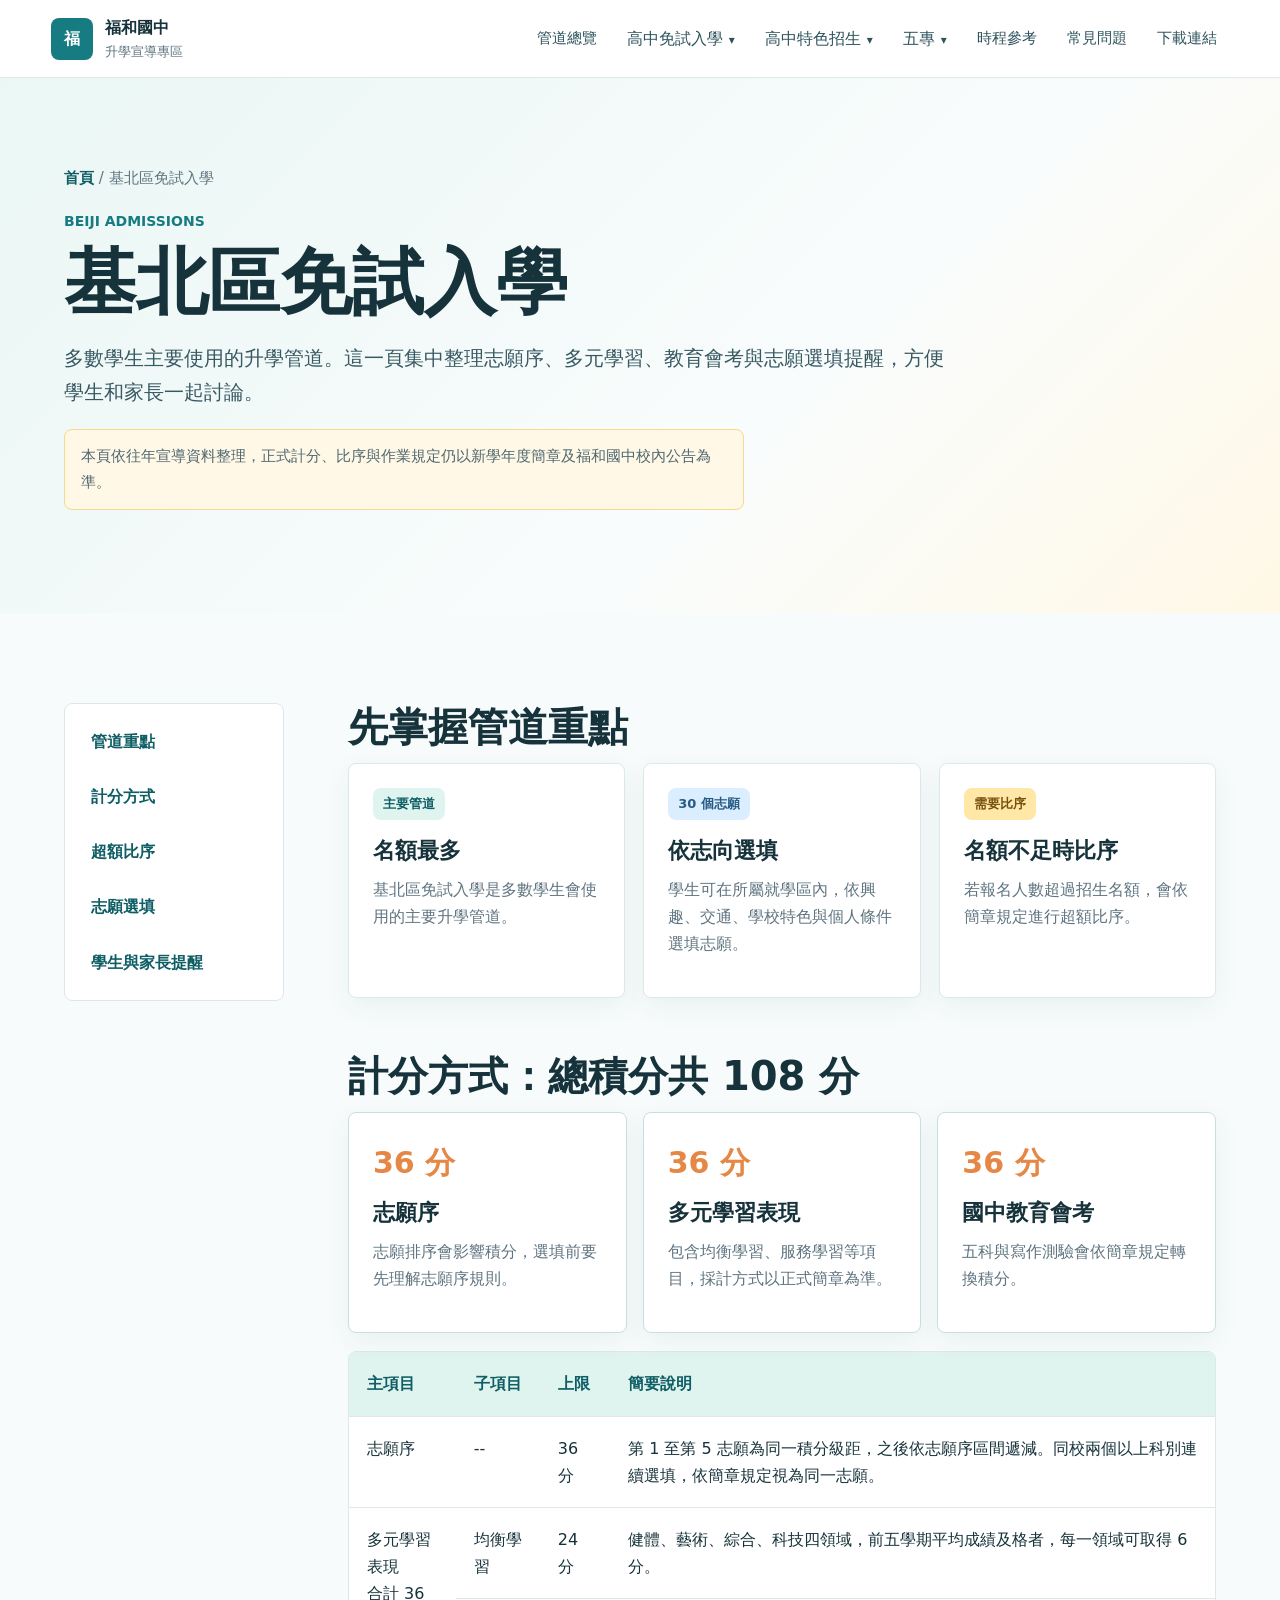
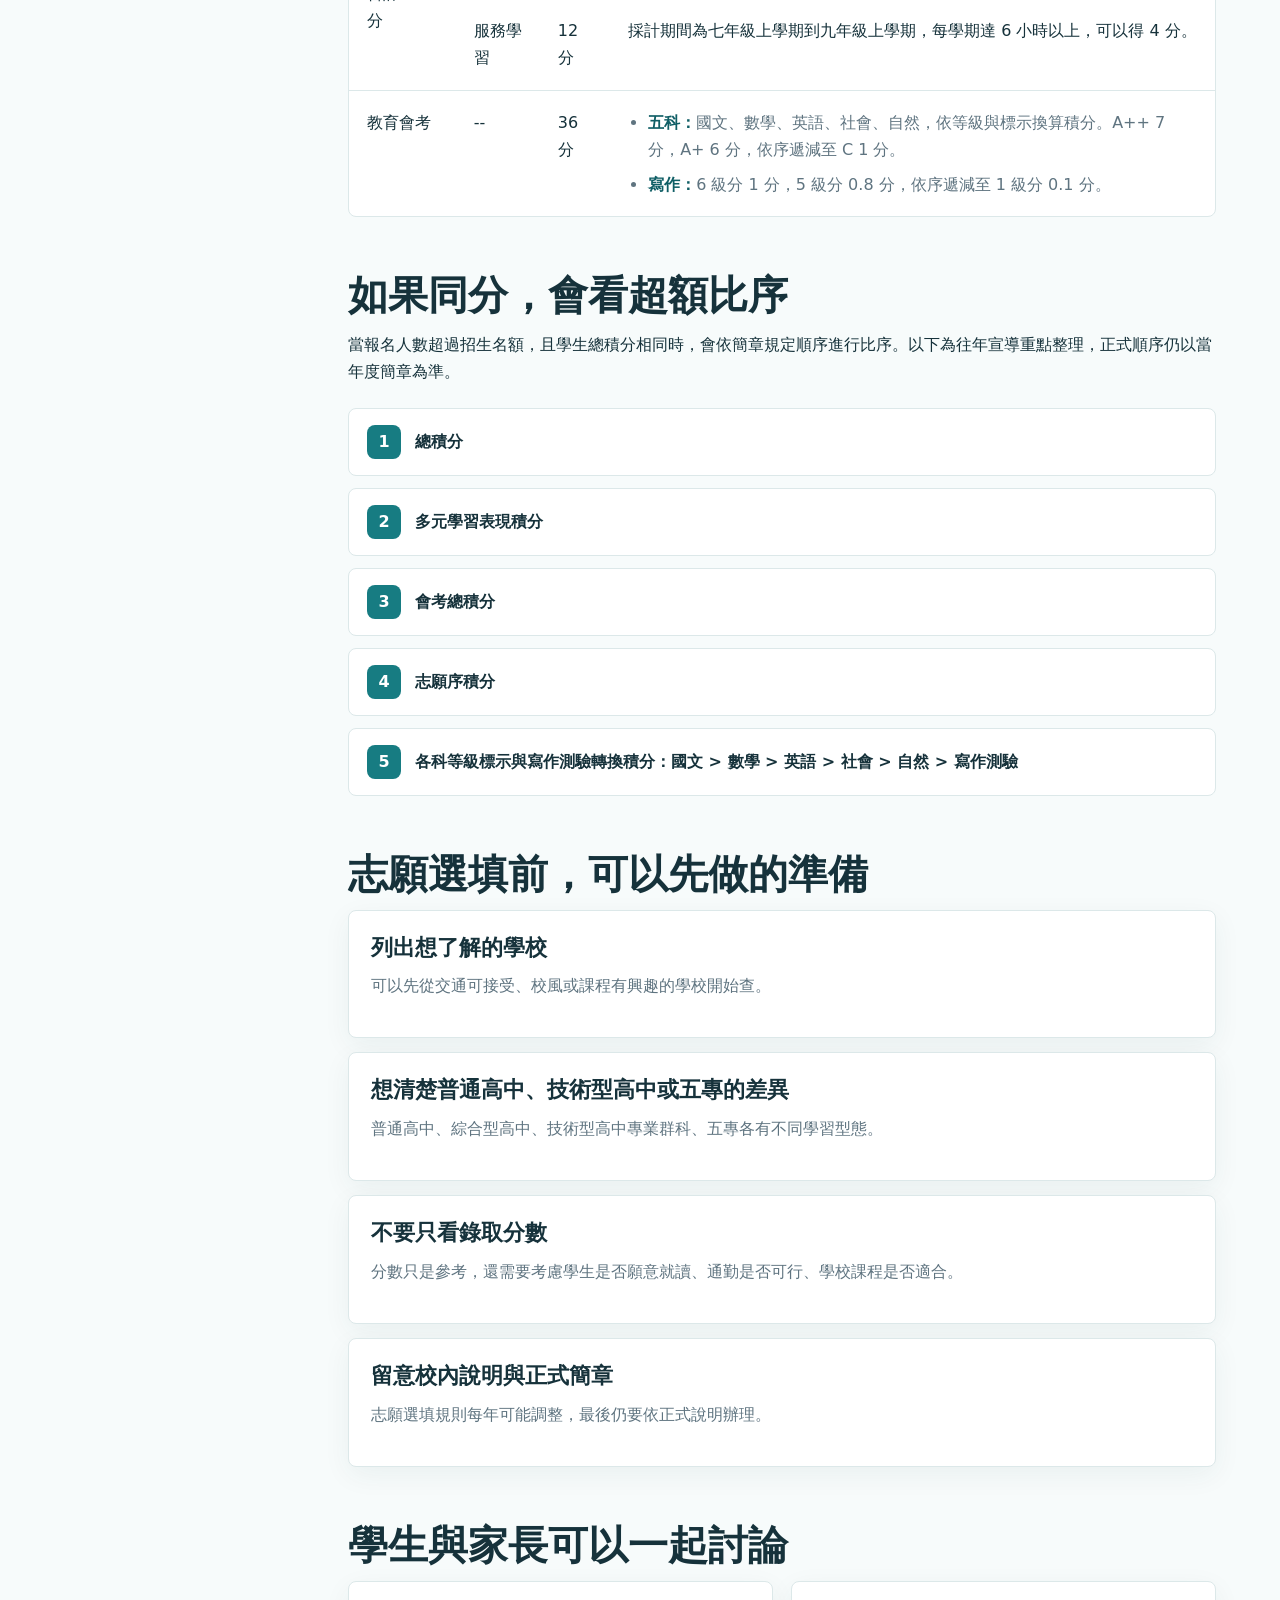
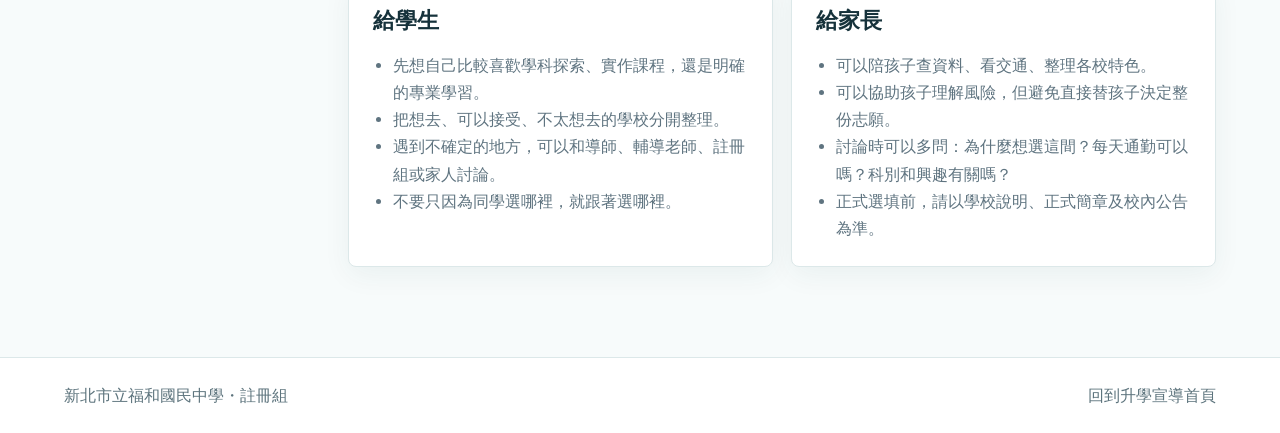
==== commit 29d64908: "update beiji.html" ====
--- a/beiji.html
+++ b/beiji.html
@@ -113,7 +113,8 @@
               <table>
                 <thead>
                   <tr>
-                    <th>項目</th>
+                    <th>主項目</th>
+                    <th>子項目</th>
                     <th>上限</th>
                     <th>簡要說明</th>
                   </tr>
@@ -121,10 +122,12 @@
                 <tbody>
                   <tr>
                     <td>志願序</td>
+                    <td>--</td>
                     <td>36 分</td>
                     <td>第 1 至第 5 志願為同一積分級距，之後依志願序區間遞減。同校兩個以上科別連續選填，依簡章規定視為同一志願。</td>
                   </tr>
                   <tr>
+                    <td rowspan="2">多元學習表現<br />合計 36 分</td>
                     <td>均衡學習</td>
                     <td>24 分</td>
                     <td>健體、藝術、綜合、科技四領域，前五學期平均成績及格者，每一領域可取得 6 分。</td>
@@ -136,6 +139,7 @@
                   </tr>
                   <tr>
                     <td>教育會考</td>
+                    <td>--</td>
                     <td>36 分</td>
                     <td>
                       <ul class="score-note">
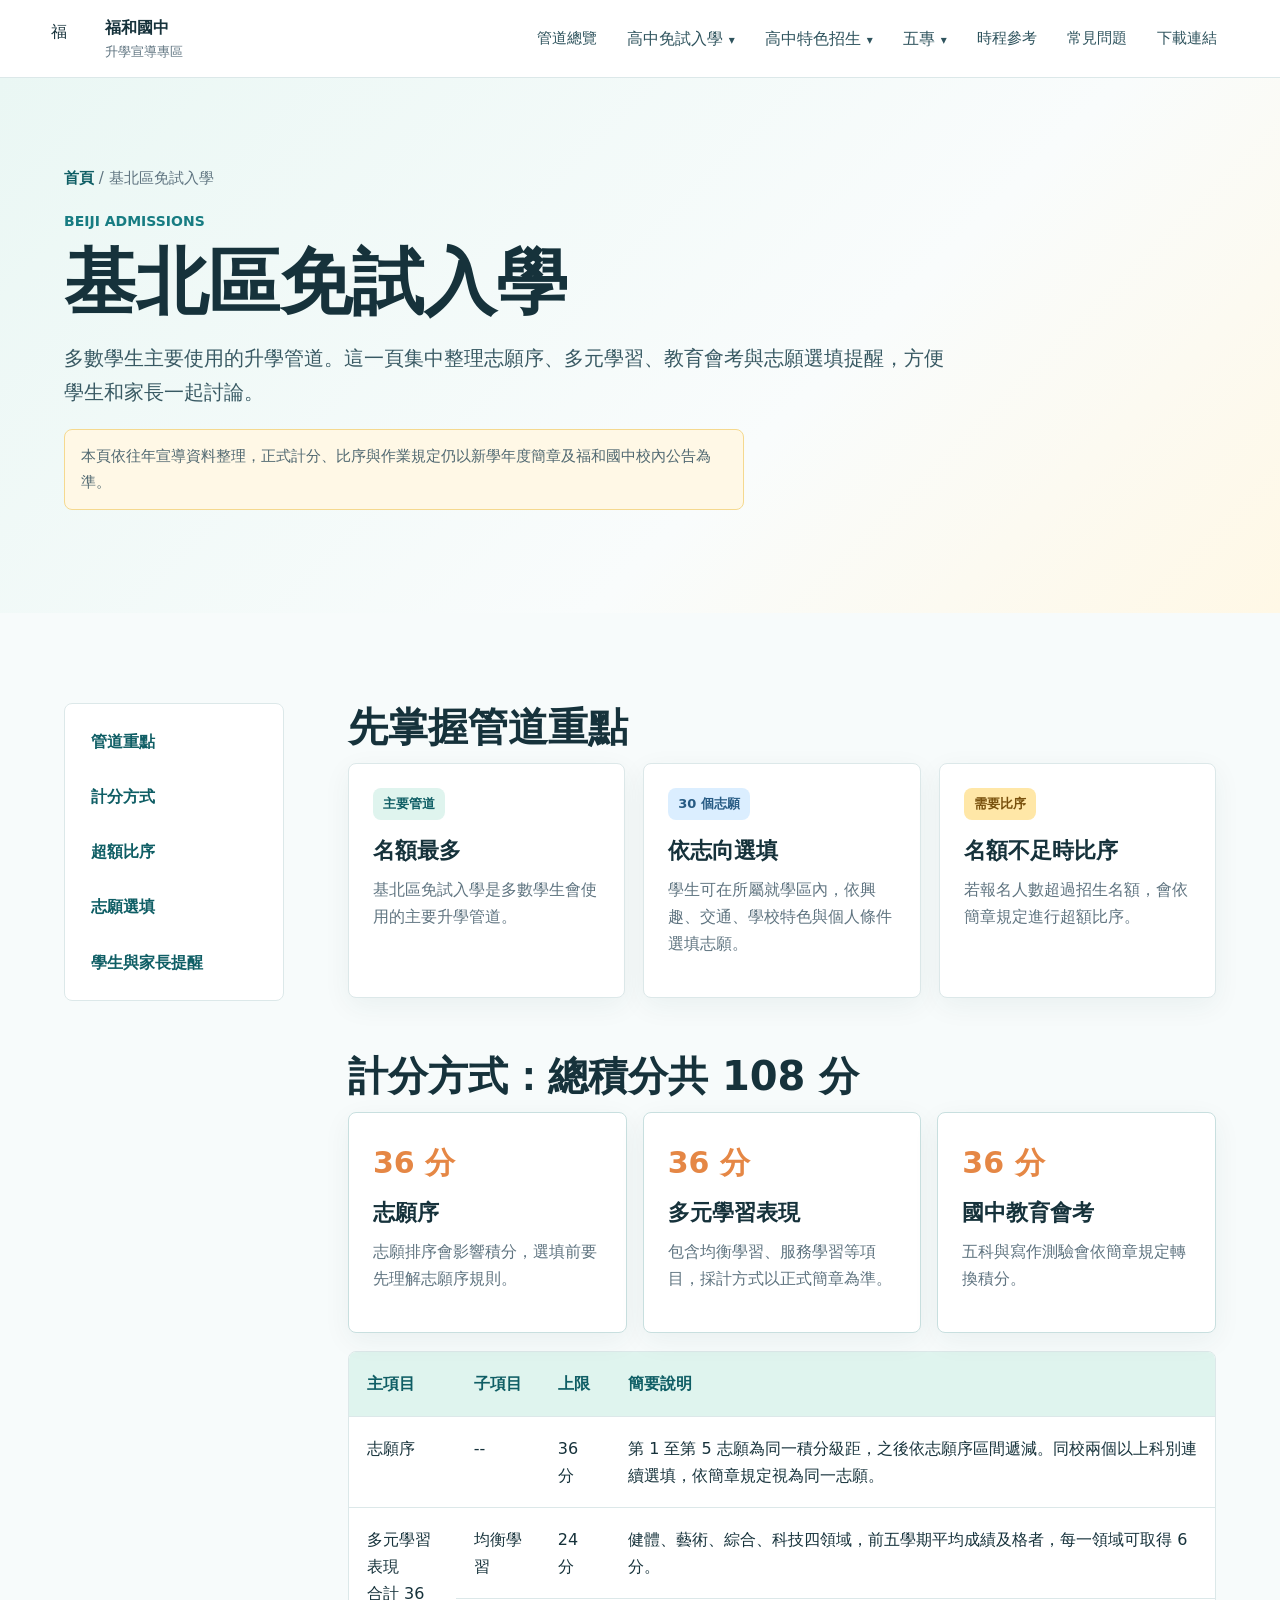
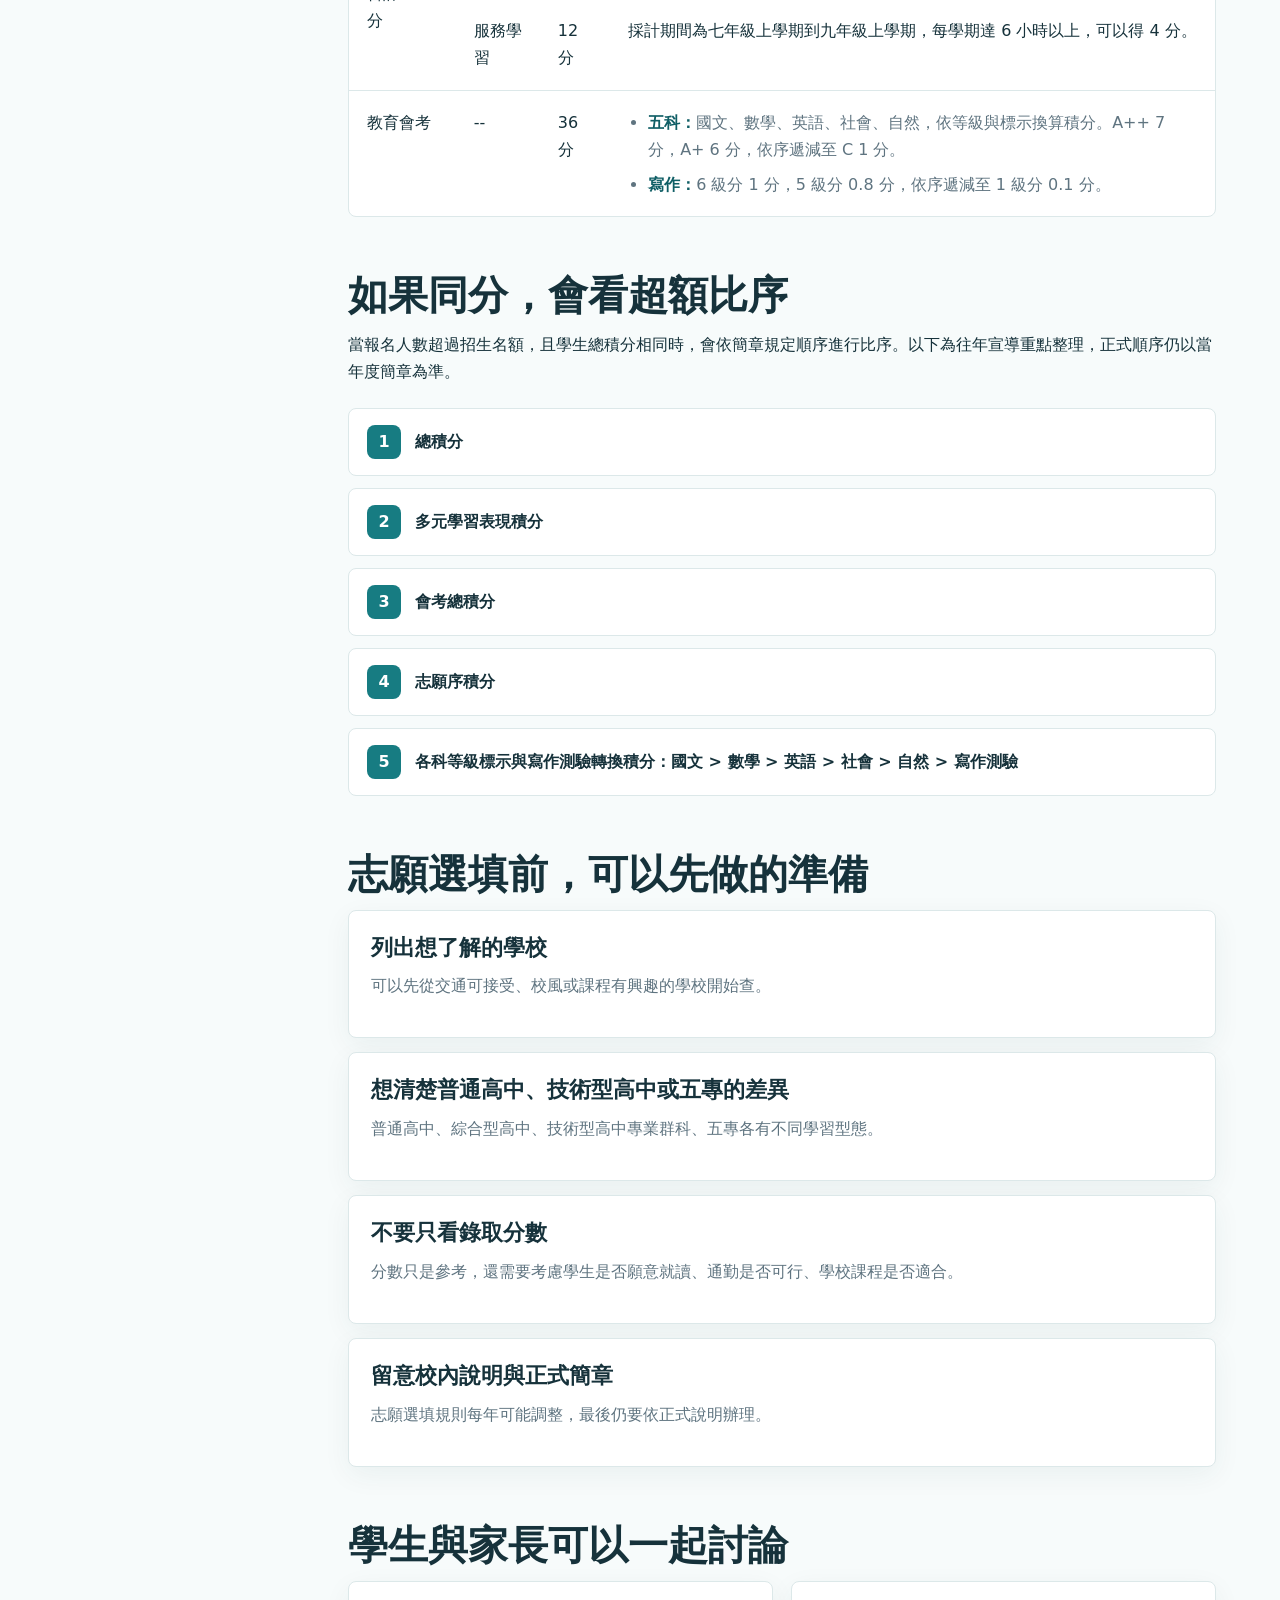
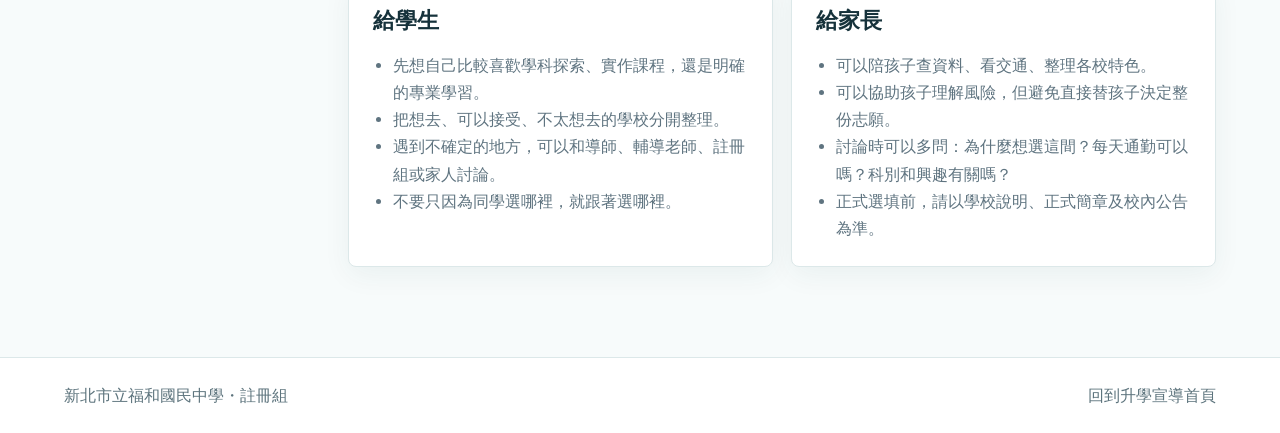
==== commit 1a621906: "新增變更就學區說明頁" ====
--- a/beiji.html
+++ b/beiji.html
@@ -22,6 +22,7 @@
           <button class="nav-menu-button" type="button" aria-expanded="false">高中免試入學</button>
           <div class="nav-menu">
             <a href="beiji.html">基北區免試入學</a>
+            <a href="change-district.html">變更就學區（跨區申請）</a>
             <a href="learning-area.html">新北市學習區完全免試入學</a>
             <a href="public-priority.html">新北市公立高中優先免試入學</a>
             <a href="private-priority.html">新北市私立高中優先免試入學</a>
--- a/styles.css
+++ b/styles.css
@@ -56,14 +56,10 @@
 }
 
 .brand-mark {
-  display: grid;
   width: 42px;
   height: 42px;
-  place-items: center;
-  color: #fff;
-  background: var(--teal);
-  border-radius: 8px;
-  font-weight: 800;
+  object-fit: contain;
+  border-radius: 8px;
 }
 
 .brand strong,
@@ -266,7 +262,7 @@
 
 .quick-links {
   display: grid;
-  grid-template-columns: repeat(4, 1fr);
+  grid-template-columns: repeat(3, 1fr);
   gap: 1px;
   margin: 0 clamp(18px, 5vw, 72px);
   overflow: hidden;
@@ -603,6 +599,54 @@
 
 details p {
   margin-bottom: 20px;
+}
+
+.updates-section {
+  padding-top: 42px;
+  padding-bottom: 42px;
+  background: #f8fcfc;
+}
+
+.update-list {
+  display: grid;
+  grid-template-columns: repeat(2, minmax(0, 1fr));
+  gap: 10px;
+  max-width: 1080px;
+}
+
+.update-list article {
+  display: grid;
+  grid-template-columns: 104px 1fr;
+  align-items: center;
+  gap: 10px;
+  padding: 12px 14px;
+  border: 1px solid var(--line);
+  border-radius: 8px;
+  background: #fff;
+  box-shadow: 0 6px 18px rgba(18, 65, 72, 0.04);
+}
+
+.update-list time {
+  color: var(--orange);
+  font-size: 14px;
+  font-weight: 900;
+}
+
+.update-list h3 {
+  margin: 0;
+  font-size: 17px;
+  line-height: 1.45;
+}
+
+.update-list p {
+  margin: 0;
+  color: var(--muted);
+  font-size: 15px;
+  line-height: 1.6;
+}
+
+.compact-heading {
+  margin-bottom: 18px;
 }
 
 .downloads {
@@ -783,6 +827,15 @@
   .timeline-entry {
     min-height: auto;
   }
+
+  .update-list {
+    grid-template-columns: 1fr;
+  }
+
+  .update-list article {
+    grid-template-columns: 1fr;
+    gap: 8px;
+  }
 }
 
 .text-link {
@@ -868,6 +921,111 @@
   font-size: clamp(28px, 3.5vw, 40px);
 }
 
+.district-page .page-hero h1 {
+  font-size: 48px;
+  line-height: 1.2;
+}
+
+.district-page .detail-section {
+  scroll-margin-top: 150px;
+  min-width: 0;
+}
+
+.district-page .detail-section > h2 {
+  font-size: 30px;
+}
+
+.district-requirements {
+  margin: 24px 0 0;
+  padding: 0;
+  list-style: none;
+  border-top: 1px solid var(--line);
+}
+
+.district-requirements > li {
+  display: grid;
+  grid-template-columns: minmax(0, 1fr) minmax(0, 1fr);
+  gap: 24px;
+  padding: 24px 0;
+  border-bottom: 1px solid var(--line);
+}
+
+.district-reason {
+  display: flex;
+  align-items: flex-start;
+  gap: 14px;
+}
+
+.district-number {
+  display: grid;
+  flex: 0 0 38px;
+  height: 38px;
+  place-items: center;
+  border-radius: 8px;
+  color: var(--teal-dark);
+  background: var(--mint);
+  font-weight: 800;
+}
+
+.district-reason h3 {
+  font-size: 20px;
+}
+
+.district-reason p,
+.district-documents p,
+.district-documents ul,
+.district-reminder p {
+  margin-bottom: 0;
+  color: var(--muted);
+}
+
+.district-documents h4 {
+  margin: 0 0 8px;
+  color: var(--teal-dark);
+  font-size: 16px;
+}
+
+.district-documents ul {
+  margin-top: 0;
+  padding-left: 20px;
+}
+
+.district-documents .notice {
+  margin-top: 14px;
+}
+
+.district-footnote,
+.district-contact {
+  margin: 20px 0 0;
+  color: var(--muted);
+}
+
+.district-reminder {
+  padding: 18px 20px;
+  border-left: 4px solid var(--teal);
+  background: var(--soft);
+}
+
+.district-reminder h3 {
+  color: var(--teal-dark);
+  font-size: 22px;
+}
+
+@media (max-width: 760px) {
+  .district-page .page-hero h1 {
+    font-size: 36px;
+  }
+
+  .district-requirements > li {
+    grid-template-columns: 1fr;
+    gap: 16px;
+  }
+
+  .district-documents {
+    padding-left: 52px;
+  }
+}
+
 .step-list {
   display: grid;
   gap: 12px;
